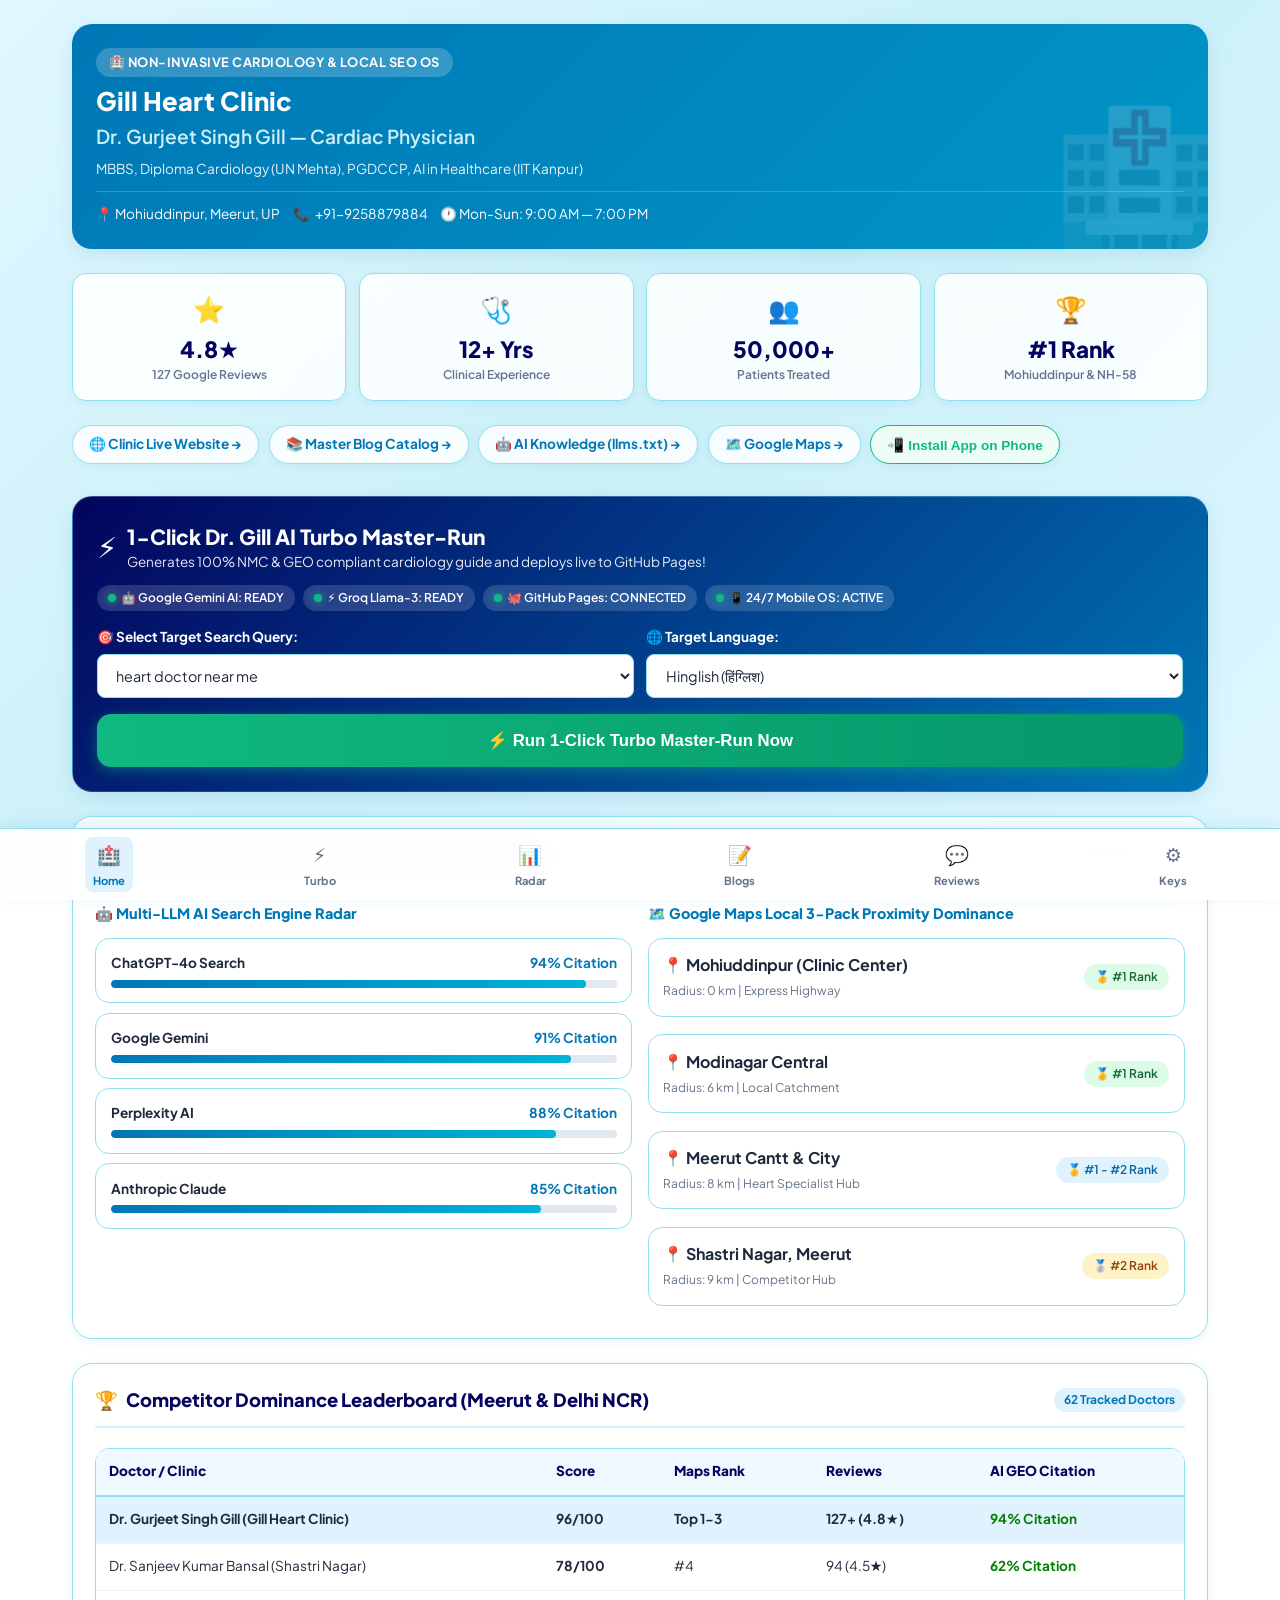
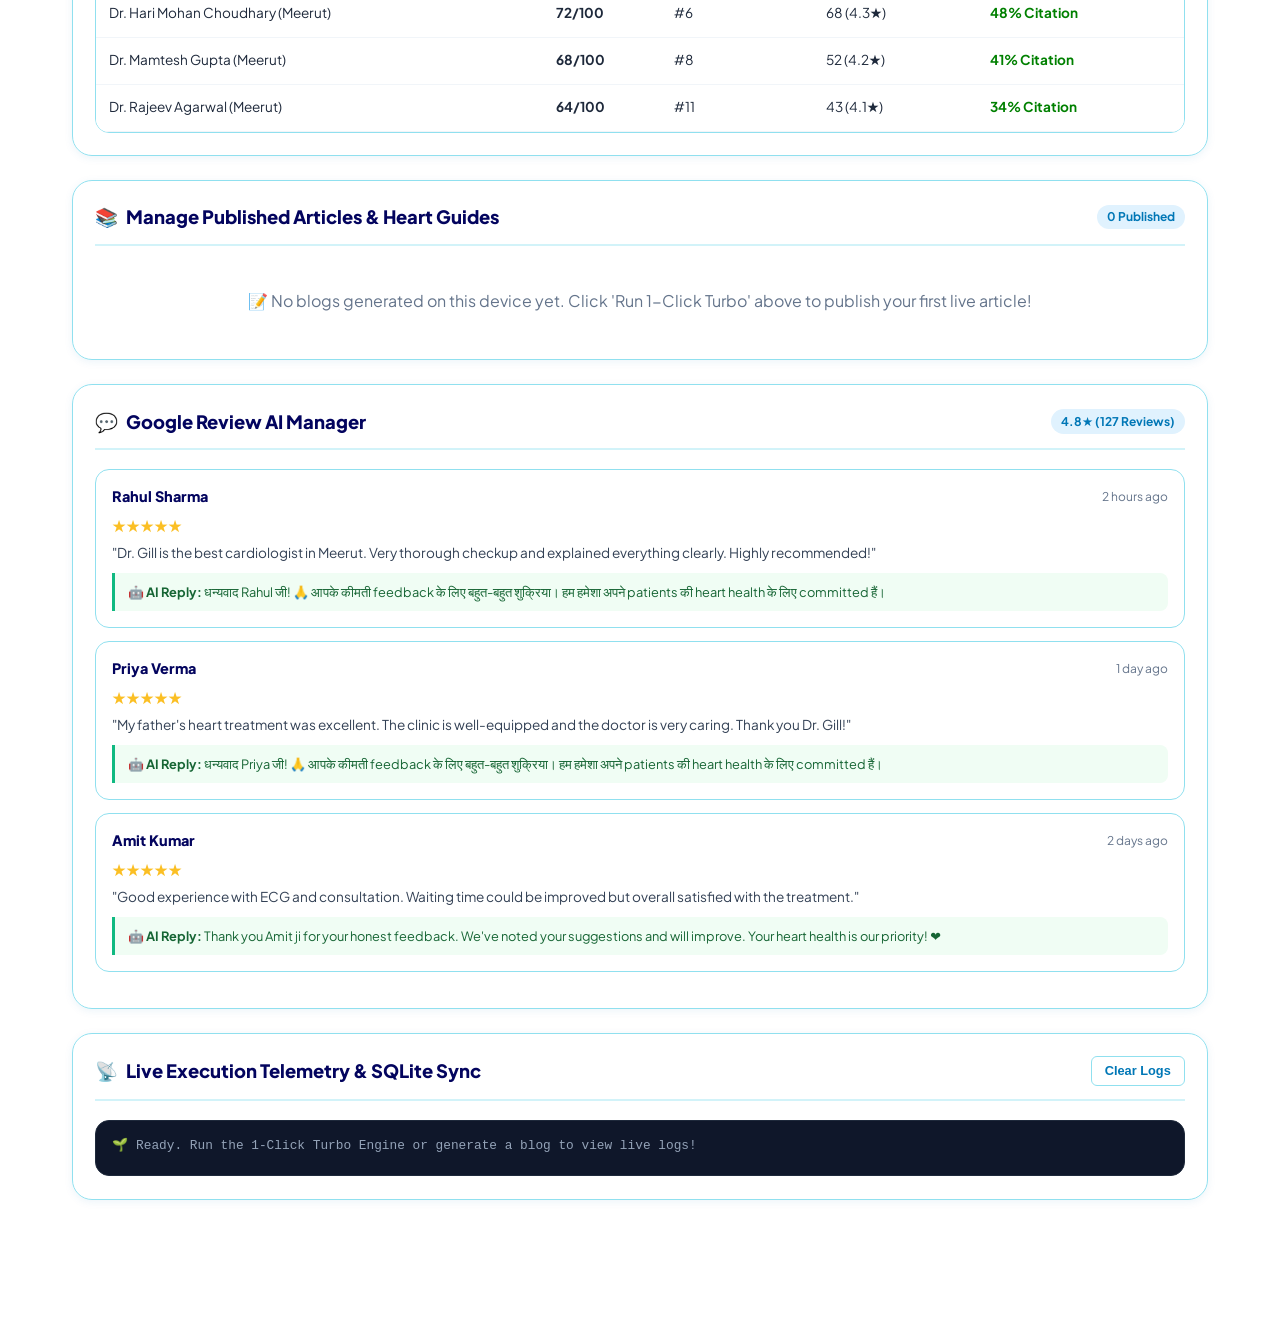
==== web/index.html @ 1a9652a6 "Add 24/7 Mobile-First Web PWA Dashboard for Netlify & Mobile Phone access" ====
<!DOCTYPE html>
<html lang="en">
<head>
  <meta charset="UTF-8">
  <meta name="viewport" content="width=device-width, initial-scale=1.0, maximum-scale=1.0, user-scalable=no">
  <title>Gill Heart Clinic — 24/7 SEO Command Center</title>
  
  <!-- PWA Meta -->
  <link rel="manifest" href="manifest.json">
  <meta name="theme-color" content="#0077b6">
  <meta name="apple-mobile-web-app-capable" content="yes">
  <meta name="apple-mobile-web-app-status-bar-style" content="black-translucent">
  <meta name="apple-mobile-web-app-title" content="Gill SEO">
  <link rel="apple-touch-icon" href="icon.svg">
  <link rel="icon" type="image/svg+xml" href="icon.svg">

  <!-- Google Fonts -->
  <link rel="preconnect" href="https://fonts.googleapis.com">
  <link rel="preconnect" href="https://fonts.gstatic.com" crossorigin>
  <link href="https://fonts.googleapis.com/css2?family=Plus+Jakarta+Sans:wght@400;600;700;800;900&display=swap" rel="stylesheet">

  <link rel="stylesheet" href="style.css">
</head>
<body>

  <div class="app-container">

    <!-- ═══ CLINIC HEADER ═══ -->
    <header class="clinic-header" id="home">
      <div class="clinic-badge">🏥 Non-Invasive Cardiology & Local SEO OS</div>
      <h1 class="clinic-title">Gill Heart Clinic</h1>
      <div class="doctor-name">Dr. Gurjeet Singh Gill — Cardiac Physician</div>
      <div class="doctor-quals">MBBS, Diploma Cardiology (UN Mehta), PGDCCP, AI in Healthcare (IIT Kanpur)</div>
      
      <div class="clinic-meta">
        <span class="meta-item">📍 Mohiuddinpur, Meerut, UP</span>
        <span class="meta-item">📞 <a href="tel:+919258879884" style="color: white; text-decoration: none;">+91-9258879884</a></span>
        <span class="meta-item">🕐 Mon-Sun: 9:00 AM — 7:00 PM</span>
      </div>
    </header>

    <!-- ═══ STATS GRID ═══ -->
    <div class="stats-grid">
      <div class="stat-card">
        <div class="stat-icon">⭐</div>
        <div class="stat-value">4.8★</div>
        <div class="stat-label">127 Google Reviews</div>
      </div>
      <div class="stat-card">
        <div class="stat-icon">🩺</div>
        <div class="stat-value">12+ Yrs</div>
        <div class="stat-label">Clinical Experience</div>
      </div>
      <div class="stat-card">
        <div class="stat-icon">👥</div>
        <div class="stat-value">50,000+</div>
        <div class="stat-label">Patients Treated</div>
      </div>
      <div class="stat-card">
        <div class="stat-icon">🏆</div>
        <div class="stat-value">#1 Rank</div>
        <div class="stat-label">Mohiuddinpur & NH-58</div>
      </div>
    </div>

    <!-- ═══ DIRECTORY OF LIVE LINKS ═══ -->
    <div class="links-scroll">
      <a href="https://gurjeetsinghgill8-web.github.io/gill-heart-clinic/" target="_blank" class="live-link-chip">🌐 Clinic Live Website →</a>
      <a href="https://gurjeetsinghgill8-web.github.io/gill-heart-clinic/blogs/index.html" target="_blank" class="live-link-chip">📚 Master Blog Catalog →</a>
      <a href="https://gurjeetsinghgill8-web.github.io/gill-heart-clinic/llms.txt" target="_blank" class="live-link-chip">🤖 AI Knowledge (llms.txt) →</a>
      <a href="https://www.google.com/maps/place/Gill+Heart+Clinic/@28.8841507,77.6132279,17z/" target="_blank" class="live-link-chip">🗺️ Google Maps →</a>
      <button onclick="triggerInstallPWA()" class="live-link-chip" id="install-pwa-btn" style="border-color: #10b981; color: #10b981; background: #ecfdf5; cursor: pointer;">📲 Install App on Phone</button>
    </div>

    <!-- ═══ 1-CLICK AI TURBO MASTER-RUN HERO ═══ -->
    <section class="turbo-card" id="turbo">
      <div class="turbo-header">
        <span style="font-size: 1.8rem;">⚡</span>
        <div>
          <h3>1-Click Dr. Gill AI Turbo Master-Run</h3>
          <p style="font-size: 0.85rem; opacity: 0.9;">Generates 100% NMC & GEO compliant cardiology guide and deploys live to GitHub Pages!</p>
        </div>
      </div>

      <div class="turbo-pill-row">
        <span class="status-pill"><span class="status-dot"></span> 🤖 Google Gemini AI: READY</span>
        <span class="status-pill"><span class="status-dot"></span> ⚡ Groq Llama-3: READY</span>
        <span class="status-pill"><span class="status-dot"></span> 🐙 GitHub Pages: CONNECTED</span>
        <span class="status-pill"><span class="status-dot"></span> 📱 24/7 Mobile OS: ACTIVE</span>
      </div>

      <div class="turbo-form">
        <div class="form-group" style="margin-bottom: 0;">
          <label class="form-label" style="color: white;">🎯 Select Target Search Query:</label>
          <select id="turbo-query" class="form-control"></select>
        </div>
        <div class="form-group" style="margin-bottom: 0;">
          <label class="form-label" style="color: white;">🌐 Target Language:</label>
          <select id="turbo-lang" class="form-control">
            <option value="Hinglish (हिंग्लिश)">Hinglish (हिंग्लिश)</option>
            <option value="English">English</option>
            <option value="हिंदी">हिंदी (Pure Hindi)</option>
          </select>
        </div>
      </div>

      <div style="margin-top: 1rem;">
        <button id="turbo-btn" class="turbo-btn" onclick="runTurboCycle()">
          <span>⚡ Run 1-Click Turbo Master-Run Now</span>
        </button>
      </div>
    </section>

    <!-- ═══ LIVE TELEMETRY & MULTI-LLM RADAR ═══ -->
    <section class="section-card" id="radar">
      <div class="section-header">
        <div class="section-title">
          <span>📊</span> Live Search & Multi-LLM Intelligence Command
        </div>
        <select id="timeframe-select" class="form-control" style="width: auto; padding: 0.3rem 0.6rem; font-size: 0.8rem;">
          <option value="7">📅 7 Days</option>
          <option value="14">📅 14 Days</option>
          <option value="30">📅 30 Days</option>
          <option value="90">📅 90 Days</option>
        </select>
      </div>

      <div class="radar-grid">
        <!-- AI Engine Radar -->
        <div>
          <div style="font-weight: 800; font-size: 0.9rem; color: var(--primary); margin-bottom: 0.8rem;">
            🤖 Multi-LLM AI Search Engine Radar
          </div>
          
          <div class="llm-bar-card">
            <div class="llm-bar-header">
              <span>ChatGPT-4o Search</span>
              <span id="val-chatgpt" style="color: var(--primary);">94% Citation</span>
            </div>
            <div class="progress-track">
              <div class="progress-fill" id="bar-chatgpt" style="width: 94%;"></div>
            </div>
          </div>

          <div class="llm-bar-card">
            <div class="llm-bar-header">
              <span>Google Gemini</span>
              <span id="val-gemini" style="color: var(--primary);">91% Citation</span>
            </div>
            <div class="progress-track">
              <div class="progress-fill" id="bar-gemini" style="width: 91%;"></div>
            </div>
          </div>

          <div class="llm-bar-card">
            <div class="llm-bar-header">
              <span>Perplexity AI</span>
              <span id="val-perplexity" style="color: var(--primary);">88% Citation</span>
            </div>
            <div class="progress-track">
              <div class="progress-fill" id="bar-perplexity" style="width: 88%;"></div>
            </div>
          </div>

          <div class="llm-bar-card">
            <div class="llm-bar-header">
              <span>Anthropic Claude</span>
              <span id="val-claude" style="color: var(--primary);">85% Citation</span>
            </div>
            <div class="progress-track">
              <div class="progress-fill" id="bar-claude" style="width: 85%;"></div>
            </div>
          </div>
        </div>

        <!-- Google Maps Proximity Pack -->
        <div>
          <div style="font-weight: 800; font-size: 0.9rem; color: var(--primary); margin-bottom: 0.8rem;">
            🗺️ Google Maps Local 3-Pack Proximity Dominance
          </div>

          <div style="display: grid; grid-template-columns: 1fr; gap: 0.5rem;">
            <div class="llm-bar-card" style="display: flex; justify-content: space-between; align-items: center;">
              <div>
                <b>📍 Mohiuddinpur (Clinic Center)</b><br>
                <span style="font-size: 0.75rem; color: var(--text-muted);">Radius: 0 km | Express Highway</span>
              </div>
              <span class="status-pill" style="background: #dcfce7; color: #166534;">🥇 #1 Rank</span>
            </div>

            <div class="llm-bar-card" style="display: flex; justify-content: space-between; align-items: center;">
              <div>
                <b>📍 Modinagar Central</b><br>
                <span style="font-size: 0.75rem; color: var(--text-muted);">Radius: 6 km | Local Catchment</span>
              </div>
              <span class="status-pill" style="background: #dcfce7; color: #166534;">🥇 #1 Rank</span>
            </div>

            <div class="llm-bar-card" style="display: flex; justify-content: space-between; align-items: center;">
              <div>
                <b>📍 Meerut Cantt & City</b><br>
                <span style="font-size: 0.75rem; color: var(--text-muted);">Radius: 8 km | Heart Specialist Hub</span>
              </div>
              <span class="status-pill" style="background: #e0f2fe; color: #0369a1;">🥇 #1 - #2 Rank</span>
            </div>

            <div class="llm-bar-card" style="display: flex; justify-content: space-between; align-items: center;">
              <div>
                <b>📍 Shastri Nagar, Meerut</b><br>
                <span style="font-size: 0.75rem; color: var(--text-muted);">Radius: 9 km | Competitor Hub</span>
              </div>
              <span class="status-pill" style="background: #fef3c7; color: #92400e;">🥈 #2 Rank</span>
            </div>
          </div>
        </div>
      </div>
    </section>

    <!-- ═══ COMPETITOR DOMINANCE LEADERBOARD TOWER ═══ -->
    <section class="section-card" id="competitors">
      <div class="section-header">
        <div class="section-title">
          <span>🏆</span> Competitor Dominance Leaderboard (Meerut & Delhi NCR)
        </div>
        <span class="section-badge">62 Tracked Doctors</span>
      </div>

      <div class="table-responsive">
        <table>
          <thead>
            <tr>
              <th>Doctor / Clinic</th>
              <th>Score</th>
              <th>Maps Rank</th>
              <th>Reviews</th>
              <th>AI GEO Citation</th>
            </tr>
          </thead>
          <tbody id="competitors-tbody"></tbody>
        </table>
      </div>
    </section>

    <!-- ═══ MANAGE PUBLISHED BLOGS ═══ -->
    <section class="section-card" id="blogs">
      <div class="section-header">
        <div class="section-title">
          <span>📚</span> Manage Published Articles & Heart Guides
        </div>
        <span id="blog-count-badge" class="section-badge">0 Published</span>
      </div>

      <div id="published-blogs-list"></div>
    </section>

    <!-- ═══ GOOGLE REVIEWS MANAGER ═══ -->
    <section class="section-card" id="reviews">
      <div class="section-header">
        <div class="section-title">
          <span>💬</span> Google Review AI Manager
        </div>
        <span class="section-badge">4.8★ (127 Reviews)</span>
      </div>

      <div id="reviews-list"></div>
    </section>

    <!-- ═══ LIVE EXECUTION LOGS ═══ -->
    <section class="section-card">
      <div class="section-header">
        <div class="section-title">
          <span>📡</span> Live Execution Telemetry & SQLite Sync
        </div>
        <button class="btn btn-sm btn-secondary" onclick="state.logs = []; renderLogs();">Clear Logs</button>
      </div>

      <div id="log-box" class="log-box"></div>
    </section>

  </div> <!-- End App Container -->

  <!-- ═══ BOTTOM MOBILE NAVIGATION BAR ═══ -->
  <nav class="mobile-nav">
    <a href="#home" class="nav-item active">
      <span class="nav-icon">🏥</span>
      <span>Home</span>
    </a>
    <a href="#turbo" class="nav-item">
      <span class="nav-icon">⚡</span>
      <span>Turbo</span>
    </a>
    <a href="#radar" class="nav-item">
      <span class="nav-icon">📊</span>
      <span>Radar</span>
    </a>
    <a href="#blogs" class="nav-item">
      <span class="nav-icon">📝</span>
      <span>Blogs</span>
    </a>
    <a href="#reviews" class="nav-item">
      <span class="nav-icon">💬</span>
      <span>Reviews</span>
    </a>
    <div class="nav-item" onclick="openSettingsModal()">
      <span class="nav-icon">⚙️</span>
      <span>Keys</span>
    </div>
  </nav>

  <!-- ═══ SETTINGS MODAL ═══ -->
  <div id="settings-modal" class="modal-overlay">
    <div class="modal-content">
      <div class="modal-header">
        <h3 style="color: var(--primary-dark); font-weight: 800;">🔐 API Keys & Cloud Settings</h3>
        <button class="close-modal" onclick="closeSettingsModal()">&times;</button>
      </div>

      <p style="font-size: 0.85rem; color: var(--text-muted); margin-bottom: 1rem;">
        Keys are saved safely in your phone's browser storage. You only need to set them once!
      </p>

      <div class="form-group">
        <label class="form-label">🤖 Google Gemini API Key:</label>
        <input type="password" id="input-gemini-key" class="form-control" placeholder="AIzaSy...">
      </div>

      <div class="form-group">
        <label class="form-label">⚡ Groq API Key (Optional Fallback):</label>
        <input type="password" id="input-groq-key" class="form-control" placeholder="gsk_...">
      </div>

      <div class="form-group">
        <label class="form-label">🐙 GitHub Personal Access Token (for Direct Push to Clinic Site):</label>
        <input type="password" id="input-github-token" class="form-control" placeholder="ghp_...">
      </div>

      <div style="display: flex; gap: 0.6rem; margin-top: 1.5rem;">
        <button class="btn btn-primary" style="flex: 1;" onclick="saveSettings()">💾 Save Settings</button>
        <button class="btn btn-secondary" onclick="closeSettingsModal()">Cancel</button>
      </div>
    </div>
  </div>

  <script src="app.js"></script>
</body>
</html>
---- web/style.css ----
/* ═══════════════════════════════════════════════════════════════════
   GILL HEART CLINIC — SEO COMMAND CENTER (MOBILE-FIRST CSS)
   Dr. Gurjeet Singh Gill | Meerut & Delhi NCR
   ═══════════════════════════════════════════════════════════════════ */

:root {
  --primary: #0077b6;
  --primary-light: #00b4d8;
  --primary-dark: #03045e;
  --primary-accent: #90e0ef;
  --bg-gradient: linear-gradient(135deg, #e0f7ff 0%, #caf0f8 50%, #e0f7ff 100%);
  --surface: rgba(255, 255, 255, 0.85);
  --surface-solid: #ffffff;
  --surface-hover: #f0f9ff;
  --border: #90e0ef;
  --border-light: rgba(144, 224, 239, 0.4);
  --text-main: #1e293b;
  --text-muted: #64748b;
  --text-primary: #0077b6;
  --success: #10b981;
  --warning: #f59e0b;
  --danger: #ef4444;
  --radius-sm: 8px;
  --radius-md: 14px;
  --radius-lg: 20px;
  --shadow-sm: 0 2px 8px rgba(0, 119, 182, 0.08);
  --shadow-md: 0 6px 20px rgba(0, 119, 182, 0.12);
  --shadow-lg: 0 12px 32px rgba(0, 119, 182, 0.16);
  --font-main: 'Plus Jakarta Sans', system-ui, -apple-system, BlinkMacSystemFont, 'Segoe UI', Roboto, sans-serif;
}

* {
  box-sizing: border-box;
  margin: 0;
  padding: 0;
  -webkit-tap-highlight-color: transparent;
}

body {
  font-family: var(--font-main);
  background: var(--bg-gradient);
  background-attachment: fixed;
  color: var(--text-main);
  line-height: 1.5;
  min-height: 100vh;
  padding-bottom: 90px; /* Space for bottom mobile nav */
}

/* ═══ CONTAINER ═══ */
.app-container {
  max-width: 1200px;
  margin: 0 auto;
  padding: 1rem;
}

@media (min-width: 768px) {
  .app-container {
    padding: 1.5rem 2rem;
  }
}

/* ═══ HEADER BANNER ═══ */
.clinic-header {
  background: linear-gradient(135deg, #0077b6, #0096c7);
  color: white;
  border-radius: var(--radius-lg);
  padding: 1.5rem;
  box-shadow: var(--shadow-md);
  margin-bottom: 1.5rem;
  position: relative;
  overflow: hidden;
}

.clinic-header::after {
  content: "🏥";
  position: absolute;
  right: -20px;
  bottom: -30px;
  font-size: 140px;
  opacity: 0.15;
  pointer-events: none;
}

.clinic-badge {
  display: inline-flex;
  align-items: center;
  gap: 0.4rem;
  background: rgba(255, 255, 255, 0.2);
  backdrop-filter: blur(10px);
  padding: 0.3rem 0.8rem;
  border-radius: 999px;
  font-size: 0.8rem;
  font-weight: 700;
  letter-spacing: 0.5px;
  text-transform: uppercase;
  margin-bottom: 0.6rem;
}

.clinic-title {
  font-size: 1.6rem;
  font-weight: 800;
  line-height: 1.2;
  margin-bottom: 0.3rem;
}

.doctor-name {
  font-size: 1.2rem;
  font-weight: 600;
  color: #caf0f8;
  margin-bottom: 0.5rem;
}

.doctor-quals {
  font-size: 0.85rem;
  opacity: 0.9;
  line-height: 1.4;
  margin-bottom: 0.8rem;
}

.clinic-meta {
  display: flex;
  flex-wrap: wrap;
  gap: 0.8rem;
  font-size: 0.85rem;
  border-top: 1px solid rgba(255, 255, 255, 0.2);
  padding-top: 0.8rem;
}

.meta-item {
  display: inline-flex;
  align-items: center;
  gap: 0.3rem;
}

/* ═══ STATS BAR ═══ */
.stats-grid {
  display: grid;
  grid-template-columns: repeat(2, 1fr);
  gap: 0.8rem;
  margin-bottom: 1.5rem;
}

@media (min-width: 640px) {
  .stats-grid {
    grid-template-columns: repeat(4, 1fr);
  }
}

.stat-card {
  background: var(--surface);
  backdrop-filter: blur(12px);
  border: 1px solid var(--border);
  border-radius: var(--radius-md);
  padding: 1rem;
  text-align: center;
  box-shadow: var(--shadow-sm);
  transition: transform 0.2s, box-shadow 0.2s;
}

.stat-card:hover {
  transform: translateY(-2px);
  box-shadow: var(--shadow-md);
}

.stat-icon {
  font-size: 1.6rem;
  margin-bottom: 0.3rem;
}

.stat-value {
  font-size: 1.4rem;
  font-weight: 800;
  color: var(--primary-dark);
}

.stat-label {
  font-size: 0.75rem;
  color: var(--text-muted);
  font-weight: 600;
}

/* ═══ DIRECTORY OF LIVE LINKS ═══ */
.links-scroll {
  display: flex;
  gap: 0.6rem;
  overflow-x: auto;
  padding-bottom: 0.5rem;
  margin-bottom: 1.5rem;
  scrollbar-width: thin;
}

.links-scroll::-webkit-scrollbar {
  height: 4px;
}

.links-scroll::-webkit-scrollbar-thumb {
  background: var(--primary-light);
  border-radius: 4px;
}

.live-link-chip {
  display: inline-flex;
  align-items: center;
  gap: 0.4rem;
  white-space: nowrap;
  background: var(--surface);
  border: 1px solid var(--border);
  border-radius: 999px;
  padding: 0.5rem 1rem;
  color: var(--primary);
  font-size: 0.85rem;
  font-weight: 700;
  text-decoration: none;
  box-shadow: var(--shadow-sm);
  transition: all 0.2s;
}

.live-link-chip:hover {
  background: var(--primary);
  color: white;
  transform: translateY(-1px);
}

/* ═══ SECTION WRAPPER & CARDS ═══ */
.section-card {
  background: var(--surface);
  backdrop-filter: blur(16px);
  border: 1px solid var(--border);
  border-radius: var(--radius-lg);
  padding: 1.4rem;
  box-shadow: var(--shadow-sm);
  margin-bottom: 1.5rem;
}

.section-header {
  display: flex;
  align-items: center;
  justify-content: space-between;
  margin-bottom: 1.2rem;
  border-bottom: 2px solid var(--border-light);
  padding-bottom: 0.8rem;
}

.section-title {
  display: flex;
  align-items: center;
  gap: 0.5rem;
  font-size: 1.15rem;
  font-weight: 800;
  color: var(--primary-dark);
}

.section-badge {
  background: #e0f2fe;
  color: var(--primary);
  padding: 0.2rem 0.6rem;
  border-radius: 999px;
  font-size: 0.75rem;
  font-weight: 700;
}

/* ═══ 1-CLICK TURBO MASTER-RUN HERO ═══ */
.turbo-card {
  background: linear-gradient(135deg, #03045e 0%, #0077b6 100%);
  color: white;
  border-radius: var(--radius-lg);
  padding: 1.5rem;
  margin-bottom: 1.5rem;
  box-shadow: var(--shadow-md);
  border: 1px solid rgba(255, 255, 255, 0.2);
}

.turbo-header {
  display: flex;
  align-items: center;
  gap: 0.6rem;
  margin-bottom: 0.8rem;
}

.turbo-header h3 {
  font-size: 1.3rem;
  font-weight: 800;
}

.turbo-pill-row {
  display: flex;
  flex-wrap: wrap;
  gap: 0.5rem;
  margin-bottom: 1rem;
}

.status-pill {
  display: inline-flex;
  align-items: center;
  gap: 0.3rem;
  background: rgba(255, 255, 255, 0.15);
  border-radius: 999px;
  padding: 0.25rem 0.7rem;
  font-size: 0.75rem;
  font-weight: 600;
}

.status-dot {
  width: 8px;
  height: 8px;
  border-radius: 50%;
  background: var(--success);
  display: inline-block;
  box-shadow: 0 0 8px var(--success);
}

.turbo-form {
  display: grid;
  grid-template-columns: 1fr;
  gap: 0.8rem;
  margin-bottom: 1rem;
}

@media (min-width: 640px) {
  .turbo-form {
    grid-template-columns: 1fr 1fr;
  }
}

.turbo-btn {
  background: linear-gradient(90deg, #10b981, #059669);
  color: white;
  border: none;
  border-radius: var(--radius-md);
  padding: 1rem;
  font-size: 1.05rem;
  font-weight: 800;
  cursor: pointer;
  width: 100%;
  display: flex;
  align-items: center;
  justify-content: center;
  gap: 0.5rem;
  box-shadow: 0 4px 14px rgba(16, 185, 129, 0.4);
  transition: all 0.2s;
}

.turbo-btn:hover {
  background: linear-gradient(90deg, #059669, #047857);
  transform: translateY(-2px);
}

.turbo-btn:active {
  transform: translateY(0);
}

.turbo-btn:disabled {
  opacity: 0.6;
  cursor: not-allowed;
}

/* ═══ LIVE TELEMETRY RADAR ═══ */
.radar-grid {
  display: grid;
  grid-template-columns: 1fr;
  gap: 1rem;
}

@media (min-width: 768px) {
  .radar-grid {
    grid-template-columns: 1fr 1fr;
  }
}

.llm-bar-card {
  background: var(--surface-solid);
  border: 1px solid var(--border);
  border-radius: var(--radius-md);
  padding: 0.9rem;
  margin-bottom: 0.6rem;
}

.llm-bar-header {
  display: flex;
  justify-content: space-between;
  font-weight: 700;
  font-size: 0.85rem;
  margin-bottom: 0.4rem;
}

.progress-track {
  height: 8px;
  background: #e2e8f0;
  border-radius: 999px;
  overflow: hidden;
  position: relative;
}

.progress-fill {
  height: 100%;
  border-radius: 999px;
  background: linear-gradient(90deg, #0077b6, #00b4d8);
  transition: width 1s ease-in-out;
}

/* ═══ LEADERBOARD TABLE ═══ */
.table-responsive {
  overflow-x: auto;
  border-radius: var(--radius-md);
  border: 1px solid var(--border);
}

table {
  width: 100%;
  border-collapse: collapse;
  font-size: 0.85rem;
  background: white;
  text-align: left;
}

th {
  background: #f0f9ff;
  color: var(--primary-dark);
  font-weight: 800;
  padding: 0.8rem;
  border-bottom: 2px solid var(--border);
}

td {
  padding: 0.8rem;
  border-bottom: 1px solid #f1f5f9;
}

tr:hover {
  background: #f8fafc;
}

tr.highlight-row {
  background: #e0f2fe;
  font-weight: 700;
}

/* ═══ FORM INPUTS ═══ */
.form-group {
  margin-bottom: 1rem;
}

.form-label {
  display: block;
  font-size: 0.85rem;
  font-weight: 700;
  color: var(--text-main);
  margin-bottom: 0.4rem;
}

.form-control {
  width: 100%;
  padding: 0.7rem 0.9rem;
  border: 1px solid var(--border);
  border-radius: var(--radius-sm);
  background: white;
  font-family: inherit;
  font-size: 0.9rem;
  color: var(--text-main);
  outline: none;
  transition: border-color 0.2s, box-shadow 0.2s;
}

.form-control:focus {
  border-color: var(--primary);
  box-shadow: 0 0 0 3px rgba(0, 119, 182, 0.15);
}

/* ═══ BUTTONS ═══ */
.btn {
  display: inline-flex;
  align-items: center;
  justify-content: center;
  gap: 0.4rem;
  padding: 0.7rem 1.2rem;
  border-radius: var(--radius-sm);
  font-size: 0.9rem;
  font-weight: 700;
  border: none;
  cursor: pointer;
  transition: all 0.2s;
}

.btn-primary {
  background: linear-gradient(90deg, #0077b6, #00b4d8);
  color: white;
  box-shadow: var(--shadow-sm);
}

.btn-primary:hover {
  background: linear-gradient(90deg, #023e8a, #0077b6);
  transform: translateY(-1px);
}

.btn-secondary {
  background: white;
  border: 1px solid var(--border);
  color: var(--primary);
}

.btn-secondary:hover {
  background: var(--surface-hover);
}

.btn-sm {
  padding: 0.4rem 0.8rem;
  font-size: 0.8rem;
  border-radius: 6px;
}

/* ═══ REVIEWS LIST ═══ */
.review-item {
  background: white;
  border: 1px solid var(--border);
  border-radius: var(--radius-md);
  padding: 1rem;
  margin-bottom: 0.8rem;
}

.review-header {
  display: flex;
  justify-content: space-between;
  align-items: center;
  margin-bottom: 0.4rem;
}

.reviewer-name {
  font-weight: 800;
  color: var(--primary-dark);
  font-size: 0.9rem;
}

.review-time {
  font-size: 0.75rem;
  color: var(--text-muted);
}

.stars {
  color: #fbbf24;
  margin-bottom: 0.3rem;
}

.review-text {
  font-size: 0.85rem;
  color: #334155;
  margin-bottom: 0.6rem;
}

.ai-reply-box {
  background: #f0fdf4;
  border-left: 3px solid var(--success);
  padding: 0.6rem 0.8rem;
  border-radius: 0 var(--radius-sm) var(--radius-sm) 0;
  font-size: 0.8rem;
  color: #166534;
}

/* ═══ KANBAN CARDS ═══ */
.kanban-grid {
  display: grid;
  grid-template-columns: 1fr;
  gap: 0.8rem;
}

@media (min-width: 768px) {
  .kanban-grid {
    grid-template-columns: repeat(3, 1fr);
  }
}

.kanban-col {
  background: rgba(255, 255, 255, 0.6);
  border: 1px solid var(--border);
  border-radius: var(--radius-md);
  padding: 0.8rem;
}

.kanban-title {
  font-size: 0.85rem;
  font-weight: 800;
  padding-bottom: 0.5rem;
  margin-bottom: 0.6rem;
  border-bottom: 2px solid var(--border);
  display: flex;
  justify-content: space-between;
}

.kanban-item {
  background: white;
  border: 1px solid #e2e8f0;
  border-radius: var(--radius-sm);
  padding: 0.6rem;
  margin-bottom: 0.5rem;
  font-size: 0.8rem;
}

/* ═══ LOG DRAWER / TELEMETRY ═══ */
.log-box {
  background: #0f172a;
  color: #38bdf8;
  font-family: 'Courier New', Courier, monospace;
  font-size: 0.8rem;
  padding: 1rem;
  border-radius: var(--radius-md);
  max-height: 200px;
  overflow-y: auto;
  border: 1px solid #1e293b;
}

.log-entry {
  margin-bottom: 0.3rem;
  line-height: 1.4;
}

/* ═══ BOTTOM MOBILE NAVIGATION BAR ═══ */
.mobile-nav {
  position: fixed;
  bottom: 0;
  left: 0;
  right: 0;
  background: rgba(255, 255, 255, 0.95);
  backdrop-filter: blur(16px);
  border-top: 1px solid var(--border);
  display: flex;
  justify-content: space-around;
  padding: 0.5rem 0.2rem;
  z-index: 1000;
  box-shadow: 0 -4px 16px rgba(0, 119, 182, 0.1);
}

.nav-item {
  display: flex;
  flex-direction: column;
  align-items: center;
  gap: 0.2rem;
  color: var(--text-muted);
  font-size: 0.7rem;
  font-weight: 700;
  text-decoration: none;
  cursor: pointer;
  padding: 0.2rem 0.5rem;
  border-radius: 8px;
  transition: all 0.2s;
}

.nav-item.active, .nav-item:hover {
  color: var(--primary);
  background: #e0f2fe;
}

.nav-icon {
  font-size: 1.2rem;
}

/* ═══ MODAL OVERLAY ═══ */
.modal-overlay {
  position: fixed;
  inset: 0;
  background: rgba(0, 0, 0, 0.6);
  backdrop-filter: blur(4px);
  display: none;
  align-items: center;
  justify-content: center;
  z-index: 2000;
  padding: 1rem;
}

.modal-overlay.active {
  display: flex;
}

.modal-content {
  background: white;
  border-radius: var(--radius-lg);
  max-width: 600px;
  width: 100%;
  max-height: 90vh;
  overflow-y: auto;
  padding: 1.5rem;
  box-shadow: var(--shadow-lg);
}

.modal-header {
  display: flex;
  justify-content: space-between;
  align-items: center;
  margin-bottom: 1rem;
  border-bottom: 1px solid var(--border);
  padding-bottom: 0.6rem;
}

.close-modal {
  background: none;
  border: none;
  font-size: 1.5rem;
  cursor: pointer;
  color: var(--text-muted);
}
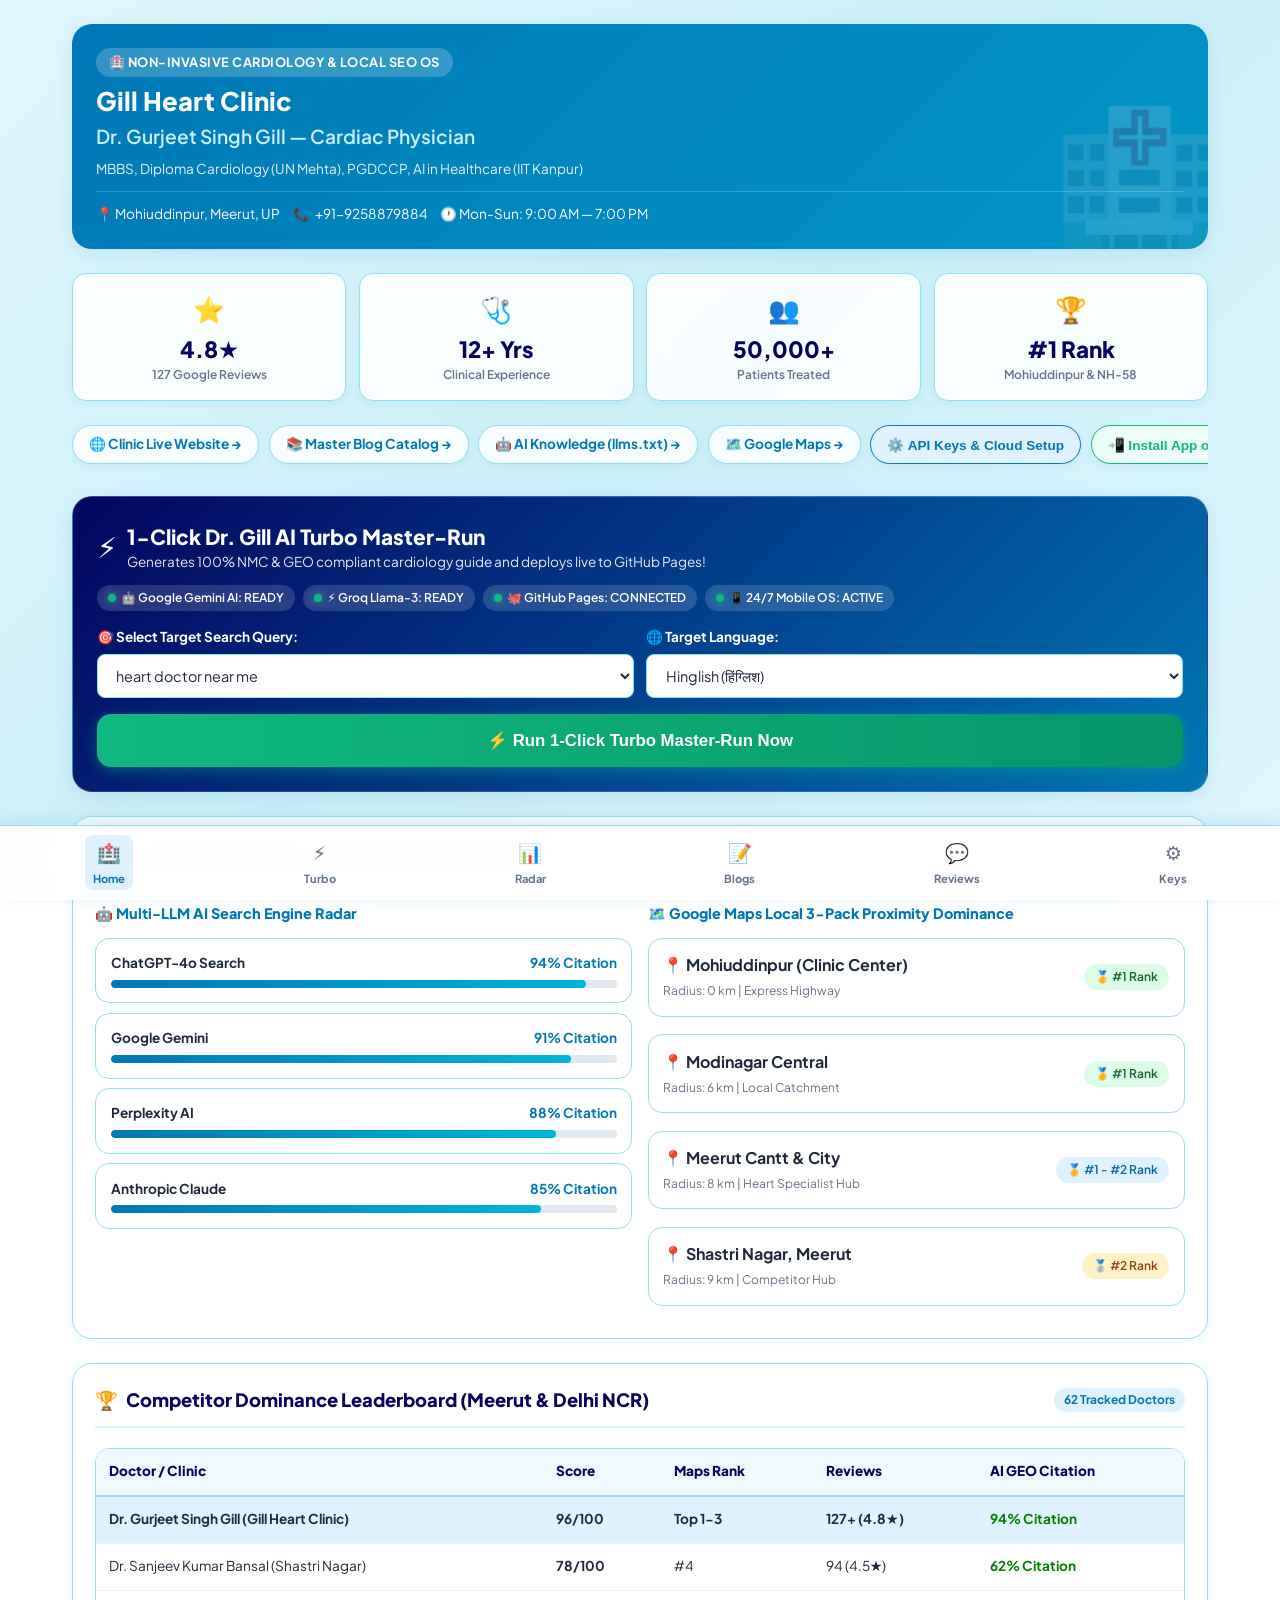
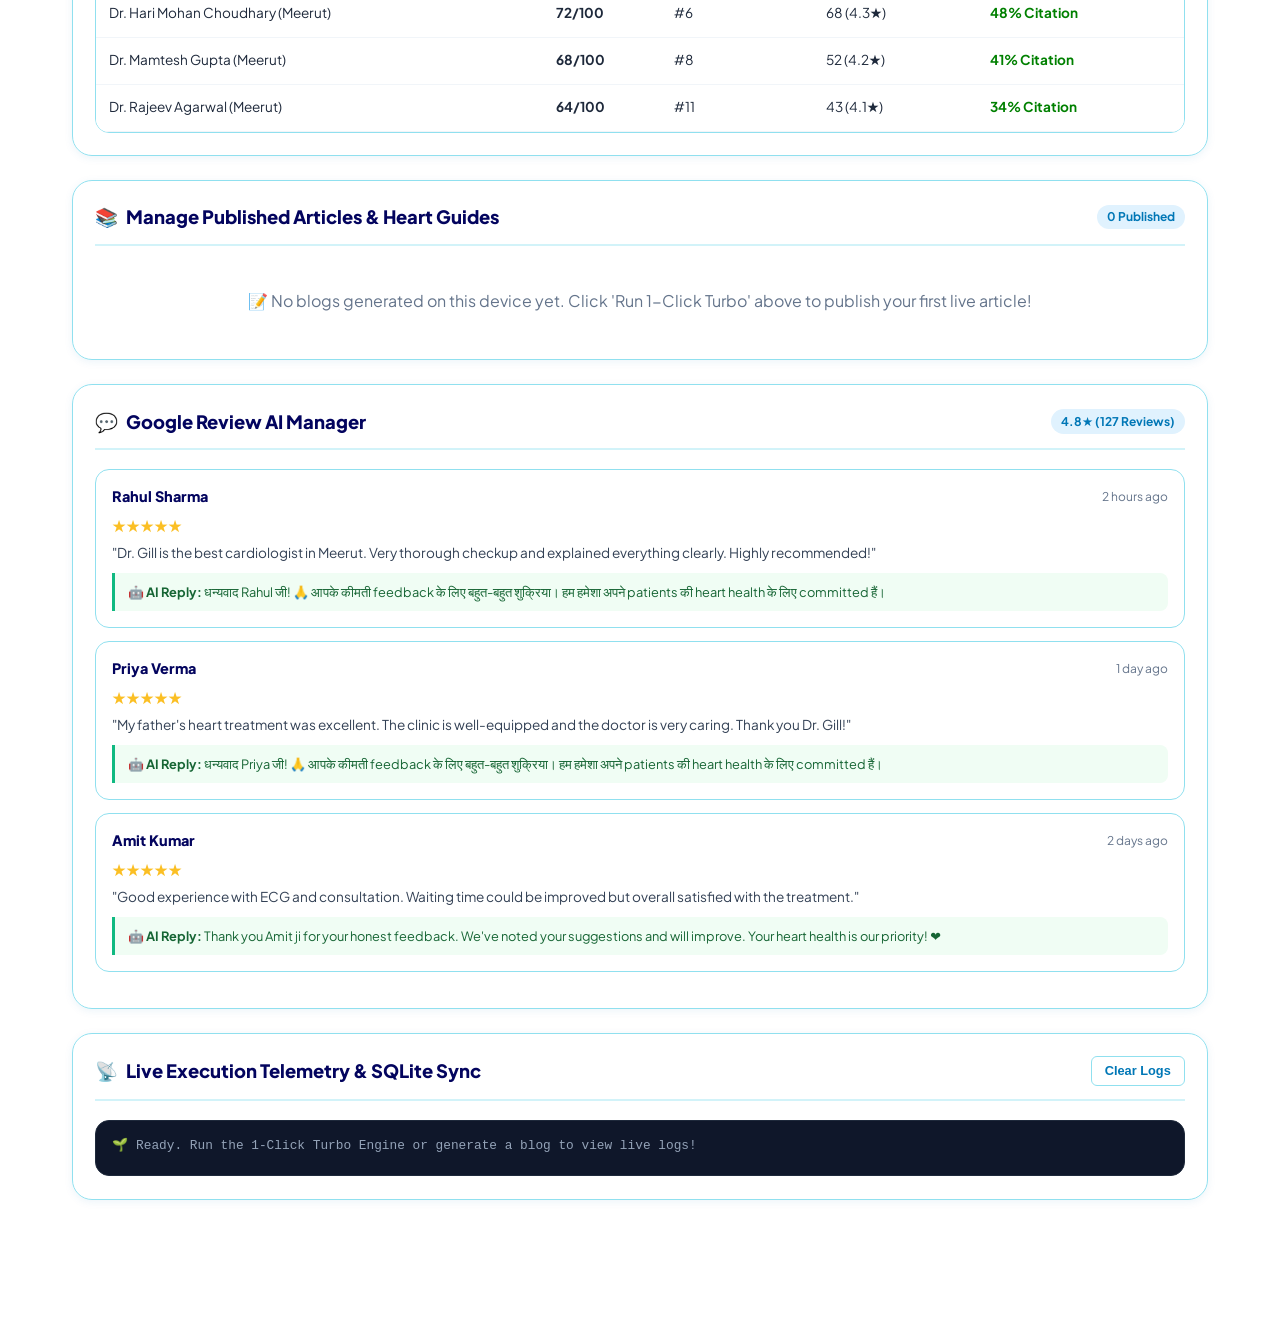
==== commit 0050e844: "Polish mobile navigation z-index and add top API keys setup button" ====
--- a/web/index.html
+++ b/web/index.html
@@ -69,6 +69,7 @@
       <a href="https://gurjeetsinghgill8-web.github.io/gill-heart-clinic/blogs/index.html" target="_blank" class="live-link-chip">📚 Master Blog Catalog →</a>
       <a href="https://gurjeetsinghgill8-web.github.io/gill-heart-clinic/llms.txt" target="_blank" class="live-link-chip">🤖 AI Knowledge (llms.txt) →</a>
       <a href="https://www.google.com/maps/place/Gill+Heart+Clinic/@28.8841507,77.6132279,17z/" target="_blank" class="live-link-chip">🗺️ Google Maps →</a>
+      <button onclick="openSettingsModal()" class="live-link-chip" style="border-color: #0077b6; color: #0077b6; background: #e0f2fe; cursor: pointer;">⚙️ API Keys & Cloud Setup</button>
       <button onclick="triggerInstallPWA()" class="live-link-chip" id="install-pwa-btn" style="border-color: #10b981; color: #10b981; background: #ecfdf5; cursor: pointer;">📲 Install App on Phone</button>
     </div>
 
--- a/web/style.css
+++ b/web/style.css
@@ -618,14 +618,14 @@
   bottom: 0;
   left: 0;
   right: 0;
-  background: rgba(255, 255, 255, 0.95);
+  background: rgba(255, 255, 255, 0.96);
   backdrop-filter: blur(16px);
   border-top: 1px solid var(--border);
   display: flex;
   justify-content: space-around;
-  padding: 0.5rem 0.2rem;
-  z-index: 1000;
-  box-shadow: 0 -4px 16px rgba(0, 119, 182, 0.1);
+  padding: 0.6rem 0.2rem max(0.6rem, env(safe-area-inset-bottom));
+  z-index: 99999;
+  box-shadow: 0 -4px 16px rgba(0, 119, 182, 0.12);
 }
 
 .nav-item {
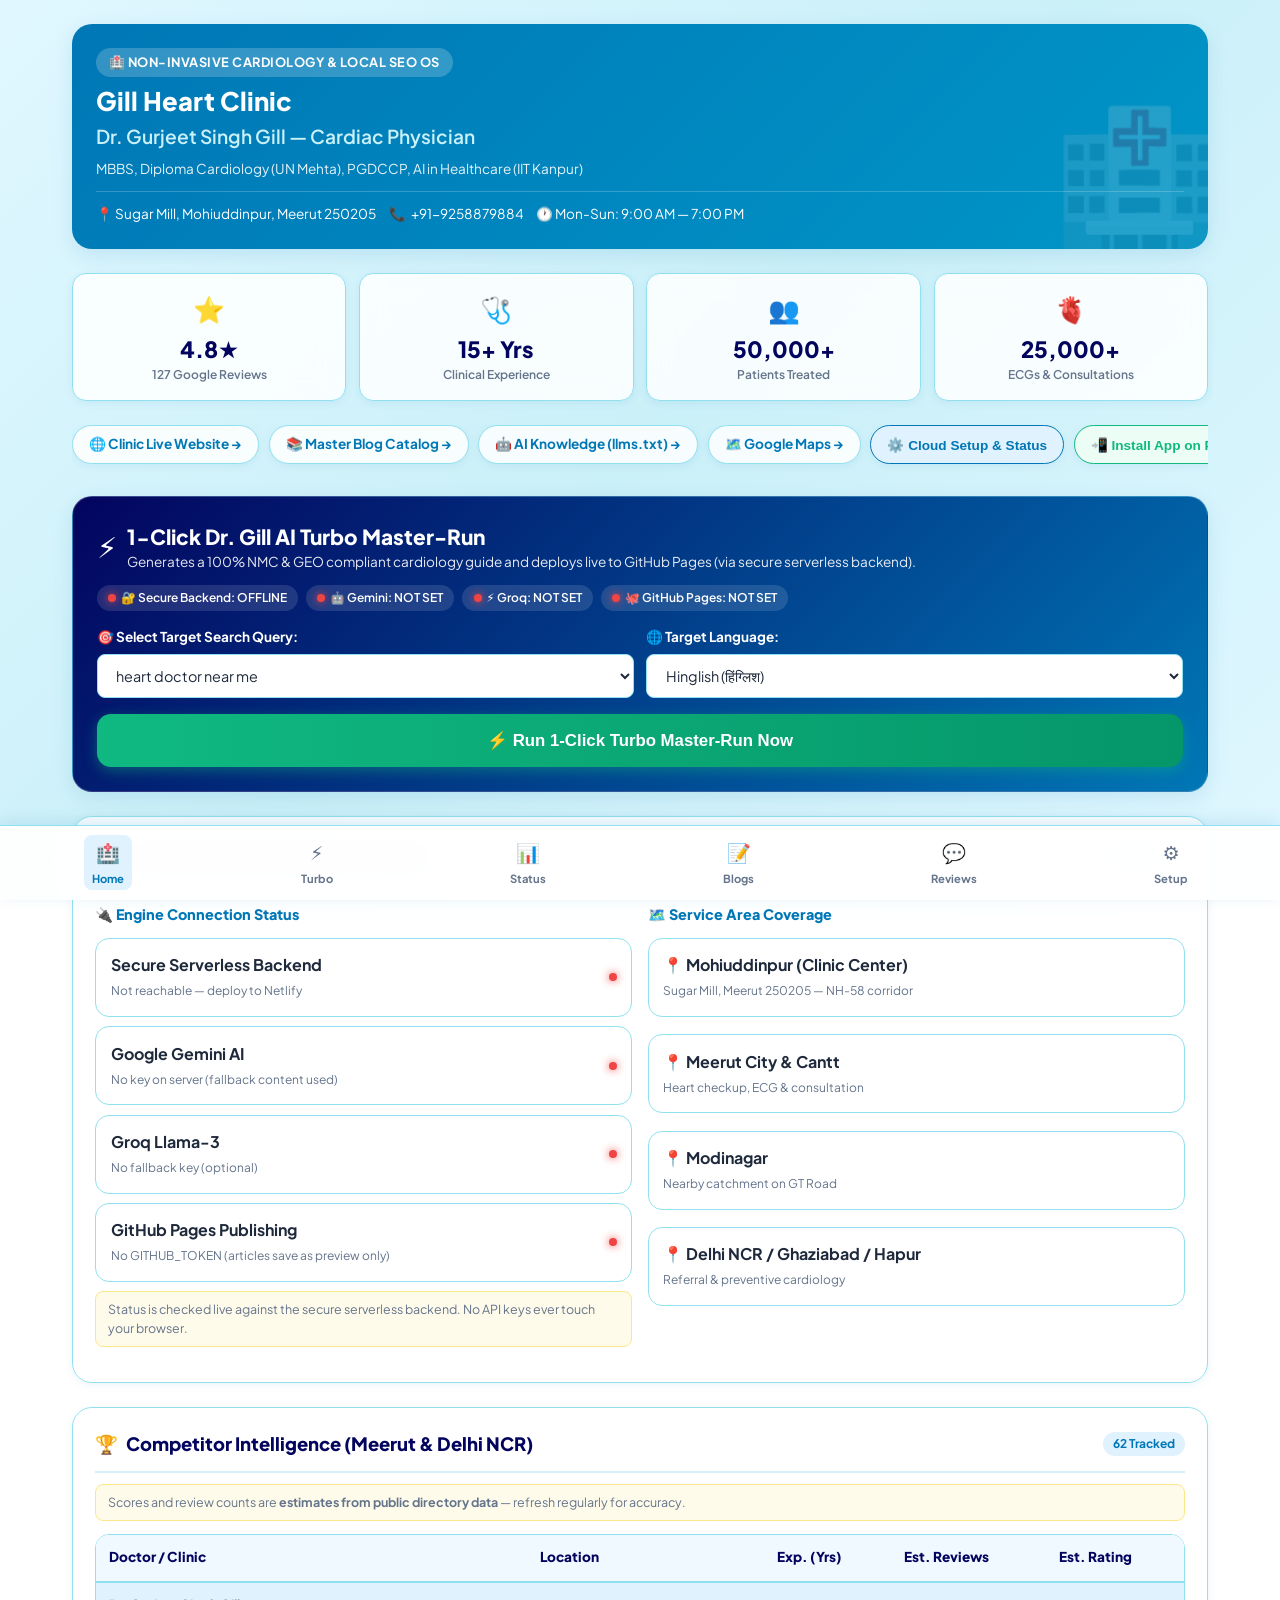
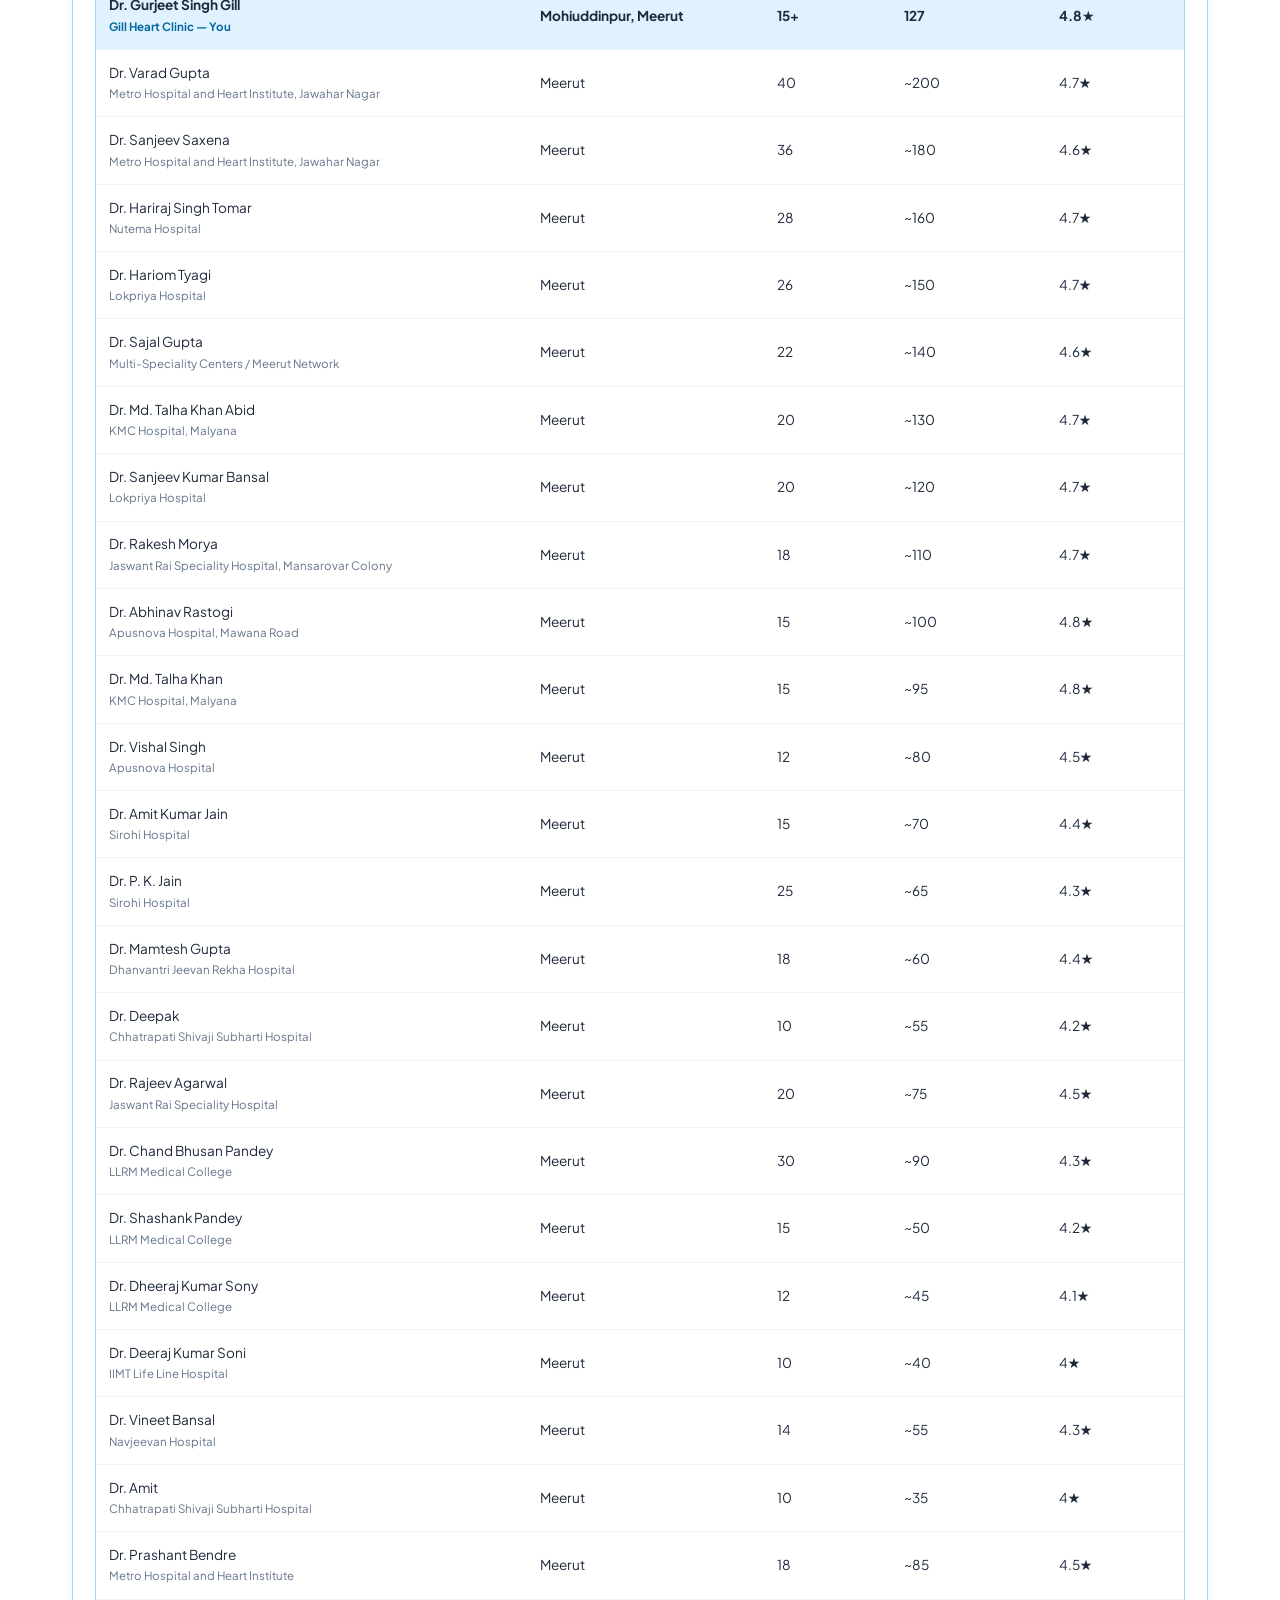
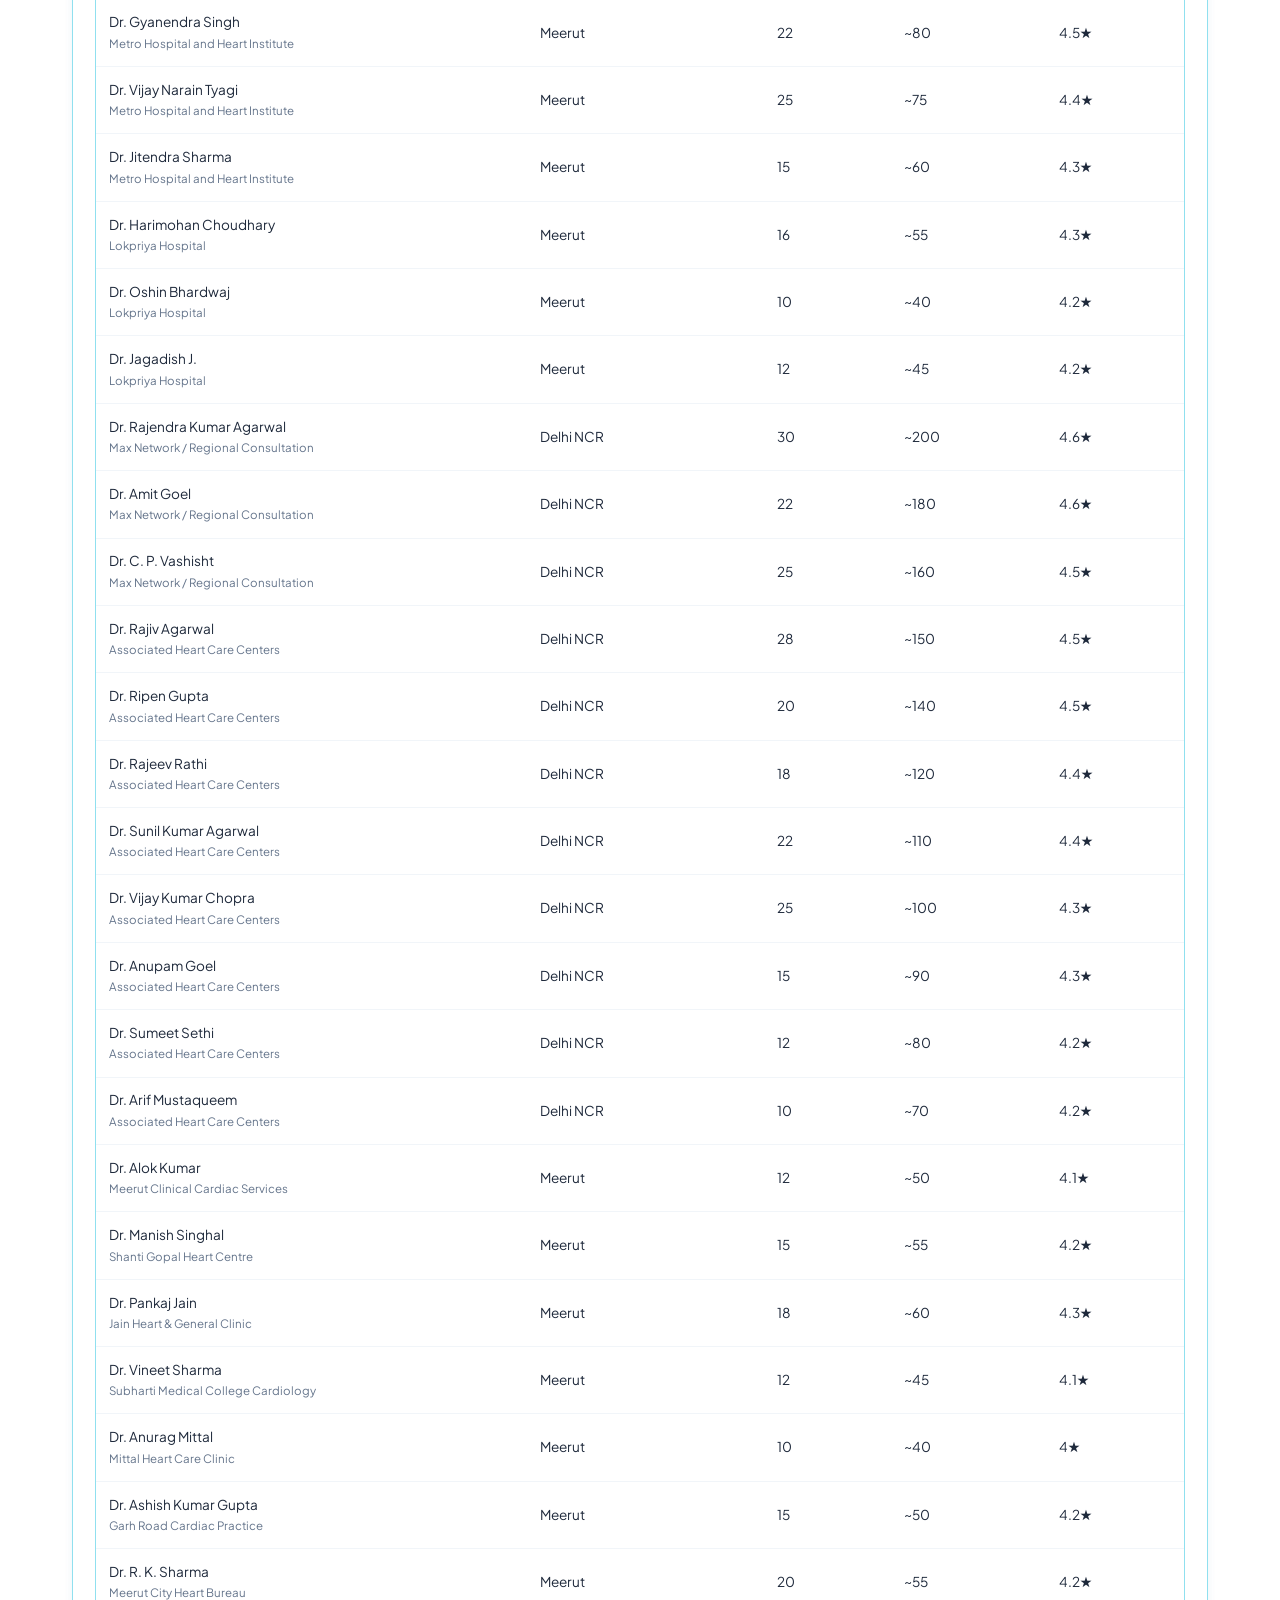
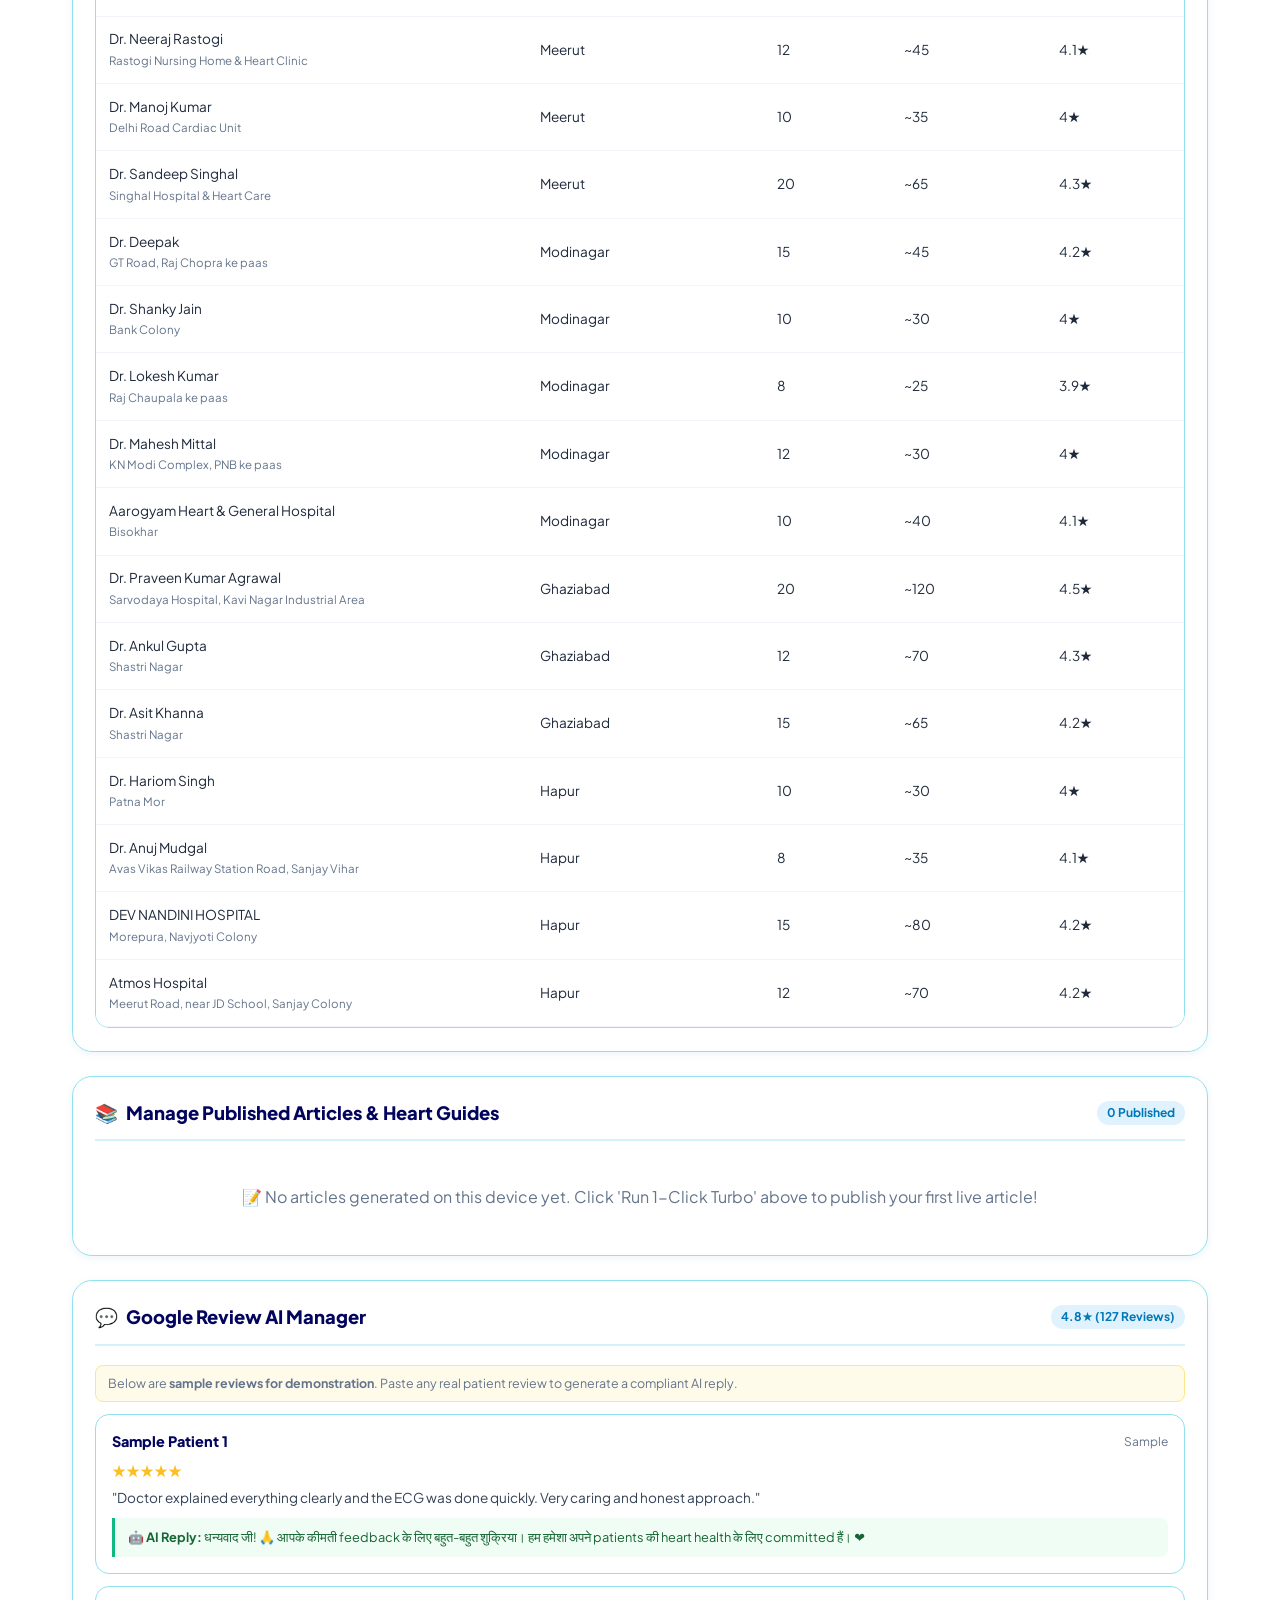
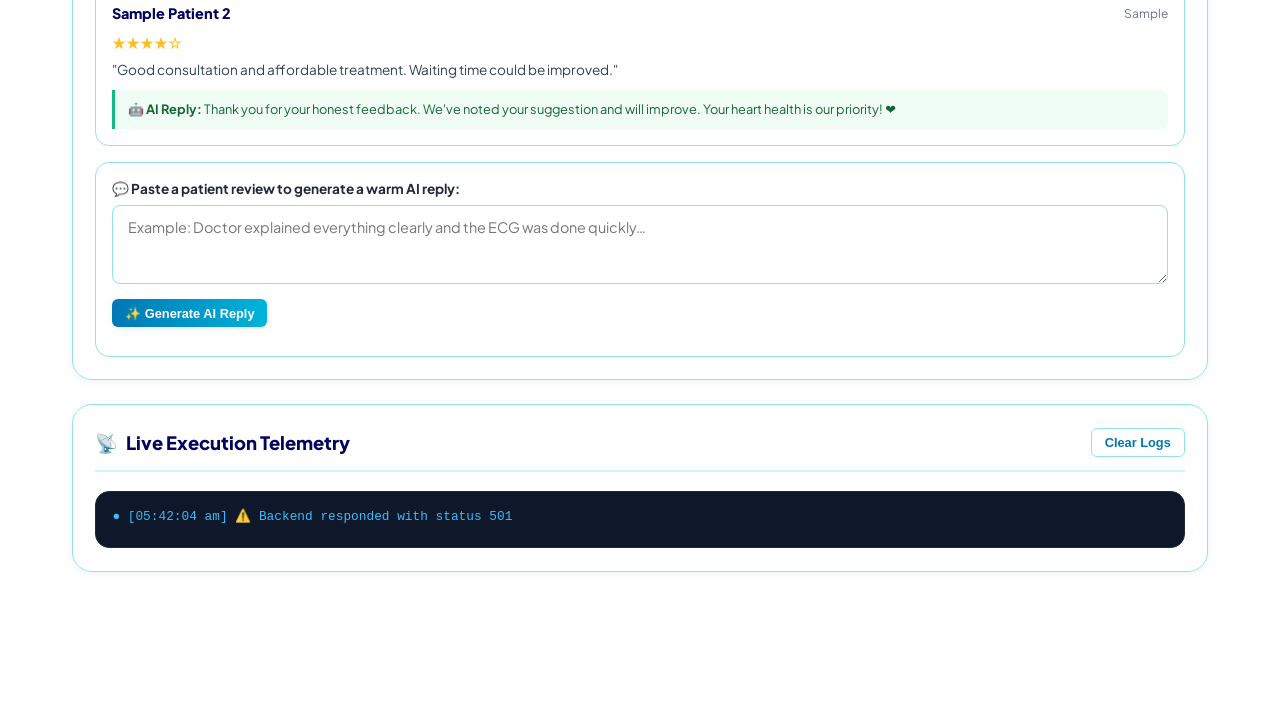
==== commit 0dc57139: "Fix web PWA dashboard: honest data, server-only keys, working deploy - Remove fabricated 'live' tele" ====
--- a/web/index.html
+++ b/web/index.html
@@ -4,7 +4,7 @@
   <meta charset="UTF-8">
   <meta name="viewport" content="width=device-width, initial-scale=1.0, maximum-scale=1.0, user-scalable=no">
   <title>Gill Heart Clinic — 24/7 SEO Command Center</title>
-  
+
   <!-- PWA Meta -->
   <link rel="manifest" href="manifest.json">
   <meta name="theme-color" content="#0077b6">
@@ -31,15 +31,15 @@
       <h1 class="clinic-title">Gill Heart Clinic</h1>
       <div class="doctor-name">Dr. Gurjeet Singh Gill — Cardiac Physician</div>
       <div class="doctor-quals">MBBS, Diploma Cardiology (UN Mehta), PGDCCP, AI in Healthcare (IIT Kanpur)</div>
-      
+
       <div class="clinic-meta">
-        <span class="meta-item">📍 Mohiuddinpur, Meerut, UP</span>
+        <span class="meta-item">📍 Sugar Mill, Mohiuddinpur, Meerut 250205</span>
         <span class="meta-item">📞 <a href="tel:+919258879884" style="color: white; text-decoration: none;">+91-9258879884</a></span>
         <span class="meta-item">🕐 Mon-Sun: 9:00 AM — 7:00 PM</span>
       </div>
     </header>
 
-    <!-- ═══ STATS GRID ═══ -->
+    <!-- ═══ STATS GRID (verified clinic facts — NMC compliant, no superlatives) ═══ -->
     <div class="stats-grid">
       <div class="stat-card">
         <div class="stat-icon">⭐</div>
@@ -48,7 +48,7 @@
       </div>
       <div class="stat-card">
         <div class="stat-icon">🩺</div>
-        <div class="stat-value">12+ Yrs</div>
+        <div class="stat-value">15+ Yrs</div>
         <div class="stat-label">Clinical Experience</div>
       </div>
       <div class="stat-card">
@@ -57,9 +57,9 @@
         <div class="stat-label">Patients Treated</div>
       </div>
       <div class="stat-card">
-        <div class="stat-icon">🏆</div>
-        <div class="stat-value">#1 Rank</div>
-        <div class="stat-label">Mohiuddinpur & NH-58</div>
+        <div class="stat-icon">🫀</div>
+        <div class="stat-value">25,000+</div>
+        <div class="stat-label">ECGs & Consultations</div>
       </div>
     </div>
 
@@ -68,8 +68,8 @@
       <a href="https://gurjeetsinghgill8-web.github.io/gill-heart-clinic/" target="_blank" class="live-link-chip">🌐 Clinic Live Website →</a>
       <a href="https://gurjeetsinghgill8-web.github.io/gill-heart-clinic/blogs/index.html" target="_blank" class="live-link-chip">📚 Master Blog Catalog →</a>
       <a href="https://gurjeetsinghgill8-web.github.io/gill-heart-clinic/llms.txt" target="_blank" class="live-link-chip">🤖 AI Knowledge (llms.txt) →</a>
-      <a href="https://www.google.com/maps/place/Gill+Heart+Clinic/@28.8841507,77.6132279,17z/" target="_blank" class="live-link-chip">🗺️ Google Maps →</a>
-      <button onclick="openSettingsModal()" class="live-link-chip" style="border-color: #0077b6; color: #0077b6; background: #e0f2fe; cursor: pointer;">⚙️ API Keys & Cloud Setup</button>
+      <a href="https://maps.app.goo.gl/SqhL69uBkRvEeRhD8" target="_blank" class="live-link-chip">🗺️ Google Maps →</a>
+      <button onclick="openSettingsModal()" class="live-link-chip" style="border-color: #0077b6; color: #0077b6; background: #e0f2fe; cursor: pointer;">⚙️ Cloud Setup & Status</button>
       <button onclick="triggerInstallPWA()" class="live-link-chip" id="install-pwa-btn" style="border-color: #10b981; color: #10b981; background: #ecfdf5; cursor: pointer;">📲 Install App on Phone</button>
     </div>
 
@@ -79,15 +79,15 @@
         <span style="font-size: 1.8rem;">⚡</span>
         <div>
           <h3>1-Click Dr. Gill AI Turbo Master-Run</h3>
-          <p style="font-size: 0.85rem; opacity: 0.9;">Generates 100% NMC & GEO compliant cardiology guide and deploys live to GitHub Pages!</p>
-        </div>
-      </div>
-
-      <div class="turbo-pill-row">
-        <span class="status-pill"><span class="status-dot"></span> 🤖 Google Gemini AI: READY</span>
-        <span class="status-pill"><span class="status-dot"></span> ⚡ Groq Llama-3: READY</span>
-        <span class="status-pill"><span class="status-dot"></span> 🐙 GitHub Pages: CONNECTED</span>
-        <span class="status-pill"><span class="status-dot"></span> 📱 24/7 Mobile OS: ACTIVE</span>
+          <p style="font-size: 0.85rem; opacity: 0.9;">Generates a 100% NMC & GEO compliant cardiology guide and deploys live to GitHub Pages (via secure serverless backend).</p>
+        </div>
+      </div>
+
+      <div class="turbo-pill-row" id="turbo-pills">
+        <span class="status-pill"><span class="status-dot"></span> 🔐 Secure Backend: checking…</span>
+        <span class="status-pill"><span class="status-dot"></span> 🤖 Gemini: checking…</span>
+        <span class="status-pill"><span class="status-dot"></span> ⚡ Groq: checking…</span>
+        <span class="status-pill"><span class="status-dot"></span> 🐙 GitHub Pages: checking…</span>
       </div>
 
       <div class="turbo-form">
@@ -112,129 +112,75 @@
       </div>
     </section>
 
-    <!-- ═══ LIVE TELEMETRY & MULTI-LLM RADAR ═══ -->
+    <!-- ═══ LIVE SYSTEM STATUS (real connection checks) + SERVICE AREA ═══ -->
     <section class="section-card" id="radar">
       <div class="section-header">
         <div class="section-title">
-          <span>📊</span> Live Search & Multi-LLM Intelligence Command
-        </div>
-        <select id="timeframe-select" class="form-control" style="width: auto; padding: 0.3rem 0.6rem; font-size: 0.8rem;">
-          <option value="7">📅 7 Days</option>
-          <option value="14">📅 14 Days</option>
-          <option value="30">📅 30 Days</option>
-          <option value="90">📅 90 Days</option>
-        </select>
+          <span>📊</span> Live System Status & Service Area
+        </div>
+        <button class="btn btn-sm btn-secondary" onclick="checkHealth(true)">🔄 Refresh</button>
       </div>
 
       <div class="radar-grid">
-        <!-- AI Engine Radar -->
+        <!-- Live engine status -->
         <div>
           <div style="font-weight: 800; font-size: 0.9rem; color: var(--primary); margin-bottom: 0.8rem;">
-            🤖 Multi-LLM AI Search Engine Radar
+            🔌 Engine Connection Status
           </div>
-          
-          <div class="llm-bar-card">
-            <div class="llm-bar-header">
-              <span>ChatGPT-4o Search</span>
-              <span id="val-chatgpt" style="color: var(--primary);">94% Citation</span>
+          <div id="engine-status-list">
+            <div class="llm-bar-card" style="text-align:center; color: var(--text-muted);">Checking connections…</div>
+          </div>
+          <p class="honest-note">Status is checked live against the secure serverless backend. No API keys ever touch your browser.</p>
+        </div>
+
+        <!-- Service area (factual — no rank claims) -->
+        <div>
+          <div style="font-weight: 800; font-size: 0.9rem; color: var(--primary); margin-bottom: 0.8rem;">
+            🗺️ Service Area Coverage
+          </div>
+
+          <div style="display: grid; grid-template-columns: 1fr; gap: 0.5rem;">
+            <div class="llm-bar-card">
+              <b>📍 Mohiuddinpur (Clinic Center)</b><br>
+              <span style="font-size: 0.75rem; color: var(--text-muted);">Sugar Mill, Meerut 250205 — NH-58 corridor</span>
             </div>
-            <div class="progress-track">
-              <div class="progress-fill" id="bar-chatgpt" style="width: 94%;"></div>
+            <div class="llm-bar-card">
+              <b>📍 Meerut City & Cantt</b><br>
+              <span style="font-size: 0.75rem; color: var(--text-muted);">Heart checkup, ECG & consultation</span>
+            </div>
+            <div class="llm-bar-card">
+              <b>📍 Modinagar</b><br>
+              <span style="font-size: 0.75rem; color: var(--text-muted);">Nearby catchment on GT Road</span>
+            </div>
+            <div class="llm-bar-card">
+              <b>📍 Delhi NCR / Ghaziabad / Hapur</b><br>
+              <span style="font-size: 0.75rem; color: var(--text-muted);">Referral & preventive cardiology</span>
             </div>
           </div>
-
-          <div class="llm-bar-card">
-            <div class="llm-bar-header">
-              <span>Google Gemini</span>
-              <span id="val-gemini" style="color: var(--primary);">91% Citation</span>
-            </div>
-            <div class="progress-track">
-              <div class="progress-fill" id="bar-gemini" style="width: 91%;"></div>
-            </div>
-          </div>
-
-          <div class="llm-bar-card">
-            <div class="llm-bar-header">
-              <span>Perplexity AI</span>
-              <span id="val-perplexity" style="color: var(--primary);">88% Citation</span>
-            </div>
-            <div class="progress-track">
-              <div class="progress-fill" id="bar-perplexity" style="width: 88%;"></div>
-            </div>
-          </div>
-
-          <div class="llm-bar-card">
-            <div class="llm-bar-header">
-              <span>Anthropic Claude</span>
-              <span id="val-claude" style="color: var(--primary);">85% Citation</span>
-            </div>
-            <div class="progress-track">
-              <div class="progress-fill" id="bar-claude" style="width: 85%;"></div>
-            </div>
-          </div>
-        </div>
-
-        <!-- Google Maps Proximity Pack -->
-        <div>
-          <div style="font-weight: 800; font-size: 0.9rem; color: var(--primary); margin-bottom: 0.8rem;">
-            🗺️ Google Maps Local 3-Pack Proximity Dominance
-          </div>
-
-          <div style="display: grid; grid-template-columns: 1fr; gap: 0.5rem;">
-            <div class="llm-bar-card" style="display: flex; justify-content: space-between; align-items: center;">
-              <div>
-                <b>📍 Mohiuddinpur (Clinic Center)</b><br>
-                <span style="font-size: 0.75rem; color: var(--text-muted);">Radius: 0 km | Express Highway</span>
-              </div>
-              <span class="status-pill" style="background: #dcfce7; color: #166534;">🥇 #1 Rank</span>
-            </div>
-
-            <div class="llm-bar-card" style="display: flex; justify-content: space-between; align-items: center;">
-              <div>
-                <b>📍 Modinagar Central</b><br>
-                <span style="font-size: 0.75rem; color: var(--text-muted);">Radius: 6 km | Local Catchment</span>
-              </div>
-              <span class="status-pill" style="background: #dcfce7; color: #166534;">🥇 #1 Rank</span>
-            </div>
-
-            <div class="llm-bar-card" style="display: flex; justify-content: space-between; align-items: center;">
-              <div>
-                <b>📍 Meerut Cantt & City</b><br>
-                <span style="font-size: 0.75rem; color: var(--text-muted);">Radius: 8 km | Heart Specialist Hub</span>
-              </div>
-              <span class="status-pill" style="background: #e0f2fe; color: #0369a1;">🥇 #1 - #2 Rank</span>
-            </div>
-
-            <div class="llm-bar-card" style="display: flex; justify-content: space-between; align-items: center;">
-              <div>
-                <b>📍 Shastri Nagar, Meerut</b><br>
-                <span style="font-size: 0.75rem; color: var(--text-muted);">Radius: 9 km | Competitor Hub</span>
-              </div>
-              <span class="status-pill" style="background: #fef3c7; color: #92400e;">🥈 #2 Rank</span>
-            </div>
-          </div>
-        </div>
-      </div>
-    </section>
-
-    <!-- ═══ COMPETITOR DOMINANCE LEADERBOARD TOWER ═══ -->
+        </div>
+      </div>
+    </section>
+
+    <!-- ═══ COMPETITOR INTELLIGENCE (estimated public data) ═══ -->
     <section class="section-card" id="competitors">
       <div class="section-header">
         <div class="section-title">
-          <span>🏆</span> Competitor Dominance Leaderboard (Meerut & Delhi NCR)
-        </div>
-        <span class="section-badge">62 Tracked Doctors</span>
-      </div>
+          <span>🏆</span> Competitor Intelligence (Meerut & Delhi NCR)
+        </div>
+        <span id="competitor-count-badge" class="section-badge">0 Tracked</span>
+      </div>
+
+      <p class="honest-note" style="margin-top: -0.5rem;">Scores and review counts are <b>estimates from public directory data</b> — refresh regularly for accuracy.</p>
 
       <div class="table-responsive">
         <table>
           <thead>
             <tr>
               <th>Doctor / Clinic</th>
-              <th>Score</th>
-              <th>Maps Rank</th>
-              <th>Reviews</th>
-              <th>AI GEO Citation</th>
+              <th>Location</th>
+              <th>Exp. (Yrs)</th>
+              <th>Est. Reviews</th>
+              <th>Est. Rating</th>
             </tr>
           </thead>
           <tbody id="competitors-tbody"></tbody>
@@ -254,7 +200,7 @@
       <div id="published-blogs-list"></div>
     </section>
 
-    <!-- ═══ GOOGLE REVIEWS MANAGER ═══ -->
+    <!-- ═══ GOOGLE REVIEW AI MANAGER ═══ -->
     <section class="section-card" id="reviews">
       <div class="section-header">
         <div class="section-title">
@@ -263,14 +209,26 @@
         <span class="section-badge">4.8★ (127 Reviews)</span>
       </div>
 
+      <p class="honest-note">Below are <b>sample reviews for demonstration</b>. Paste any real patient review to generate a compliant AI reply.</p>
+
       <div id="reviews-list"></div>
+
+      <!-- AI reply generator -->
+      <div style="margin-top: 1rem; background: var(--surface-solid); border: 1px solid var(--border); border-radius: var(--radius-md); padding: 1rem;">
+        <label class="form-label">💬 Paste a patient review to generate a warm AI reply:</label>
+        <textarea id="review-input" class="form-control" rows="3" placeholder="Example: Doctor explained everything clearly and the ECG was done quickly…"></textarea>
+        <div style="display: flex; gap: 0.6rem; margin-top: 0.6rem; flex-wrap: wrap;">
+          <button class="btn btn-primary btn-sm" onclick="generateReviewReply()">✨ Generate AI Reply</button>
+        </div>
+        <div id="review-reply-output" style="margin-top: 0.8rem;"></div>
+      </div>
     </section>
 
     <!-- ═══ LIVE EXECUTION LOGS ═══ -->
     <section class="section-card">
       <div class="section-header">
         <div class="section-title">
-          <span>📡</span> Live Execution Telemetry & SQLite Sync
+          <span>📡</span> Live Execution Telemetry
         </div>
         <button class="btn btn-sm btn-secondary" onclick="state.logs = []; renderLogs();">Clear Logs</button>
       </div>
@@ -292,7 +250,7 @@
     </a>
     <a href="#radar" class="nav-item">
       <span class="nav-icon">📊</span>
-      <span>Radar</span>
+      <span>Status</span>
     </a>
     <a href="#blogs" class="nav-item">
       <span class="nav-icon">📝</span>
@@ -304,40 +262,42 @@
     </a>
     <div class="nav-item" onclick="openSettingsModal()">
       <span class="nav-icon">⚙️</span>
-      <span>Keys</span>
+      <span>Setup</span>
     </div>
   </nav>
 
-  <!-- ═══ SETTINGS MODAL ═══ -->
+  <!-- ═══ CLOUD SETUP & STATUS MODAL (no key storage — keys live on Netlify) ═══ -->
   <div id="settings-modal" class="modal-overlay">
     <div class="modal-content">
       <div class="modal-header">
-        <h3 style="color: var(--primary-dark); font-weight: 800;">🔐 API Keys & Cloud Settings</h3>
+        <h3 style="color: var(--primary-dark); font-weight: 800;">🔐 Cloud Setup & Connection Status</h3>
         <button class="close-modal" onclick="closeSettingsModal()">&times;</button>
       </div>
 
       <p style="font-size: 0.85rem; color: var(--text-muted); margin-bottom: 1rem;">
-        Keys are saved safely in your phone's browser storage. You only need to set them once!
+        🔒 <b>Your API keys are 100% safe.</b> They live as environment variables on the secure Netlify serverless backend — they are <b>never</b> stored in this browser.
       </p>
 
-      <div class="form-group">
-        <label class="form-label">🤖 Google Gemini API Key:</label>
-        <input type="password" id="input-gemini-key" class="form-control" placeholder="AIzaSy...">
-      </div>
-
-      <div class="form-group">
-        <label class="form-label">⚡ Groq API Key (Optional Fallback):</label>
-        <input type="password" id="input-groq-key" class="form-control" placeholder="gsk_...">
-      </div>
-
-      <div class="form-group">
-        <label class="form-label">🐙 GitHub Personal Access Token (for Direct Push to Clinic Site):</label>
-        <input type="password" id="input-github-token" class="form-control" placeholder="ghp_...">
+      <div id="modal-status-list" style="margin-bottom: 1rem;"></div>
+
+      <div style="background: #f0f9ff; border-left: 4px solid var(--primary); padding: 0.8rem; border-radius: 0 var(--radius-sm) var(--radius-sm) 0; font-size: 0.8rem; color: #0369a1;">
+        <b>How to connect:</b>
+        <ol style="margin: 0.4rem 0 0 1.1rem; padding: 0;">
+          <li>Deploy this dashboard to <b>Netlify</b> (site builds from the <code>web/</code> folder).</li>
+          <li>In Netlify → <b>Site settings → Environment variables</b>, add:
+            <ul style="margin-left: 1rem;">
+              <li><code>GEMINI_API_KEY</code></li>
+              <li><code>GROQ_API_KEY</code> (optional fallback)</li>
+              <li><code>GITHUB_TOKEN</code> (for direct publish to the clinic site)</li>
+            </ul>
+          </li>
+          <li>Redeploy, then tap <b>Refresh</b> to confirm all connections are green.</li>
+        </ol>
       </div>
 
       <div style="display: flex; gap: 0.6rem; margin-top: 1.5rem;">
-        <button class="btn btn-primary" style="flex: 1;" onclick="saveSettings()">💾 Save Settings</button>
-        <button class="btn btn-secondary" onclick="closeSettingsModal()">Cancel</button>
+        <button class="btn btn-primary" style="flex: 1;" onclick="checkHealth(true); closeSettingsModal();">🔄 Refresh Status</button>
+        <button class="btn btn-secondary" onclick="closeSettingsModal()">Close</button>
       </div>
     </div>
   </div>
--- a/web/style.css
+++ b/web/style.css
@@ -259,6 +259,18 @@
   font-weight: 700;
 }
 
+/* ═══ HONEST DATA DISCLAIMER NOTE ═══ */
+.honest-note {
+  font-size: 0.78rem;
+  color: var(--text-muted);
+  line-height: 1.5;
+  margin-bottom: 0.8rem;
+  background: #fffbeb;
+  border: 1px solid #fde68a;
+  border-radius: var(--radius-sm);
+  padding: 0.5rem 0.7rem;
+}
+
 /* ═══ 1-CLICK TURBO MASTER-RUN HERO ═══ */
 .turbo-card {
   background: linear-gradient(135deg, #03045e 0%, #0077b6 100%);
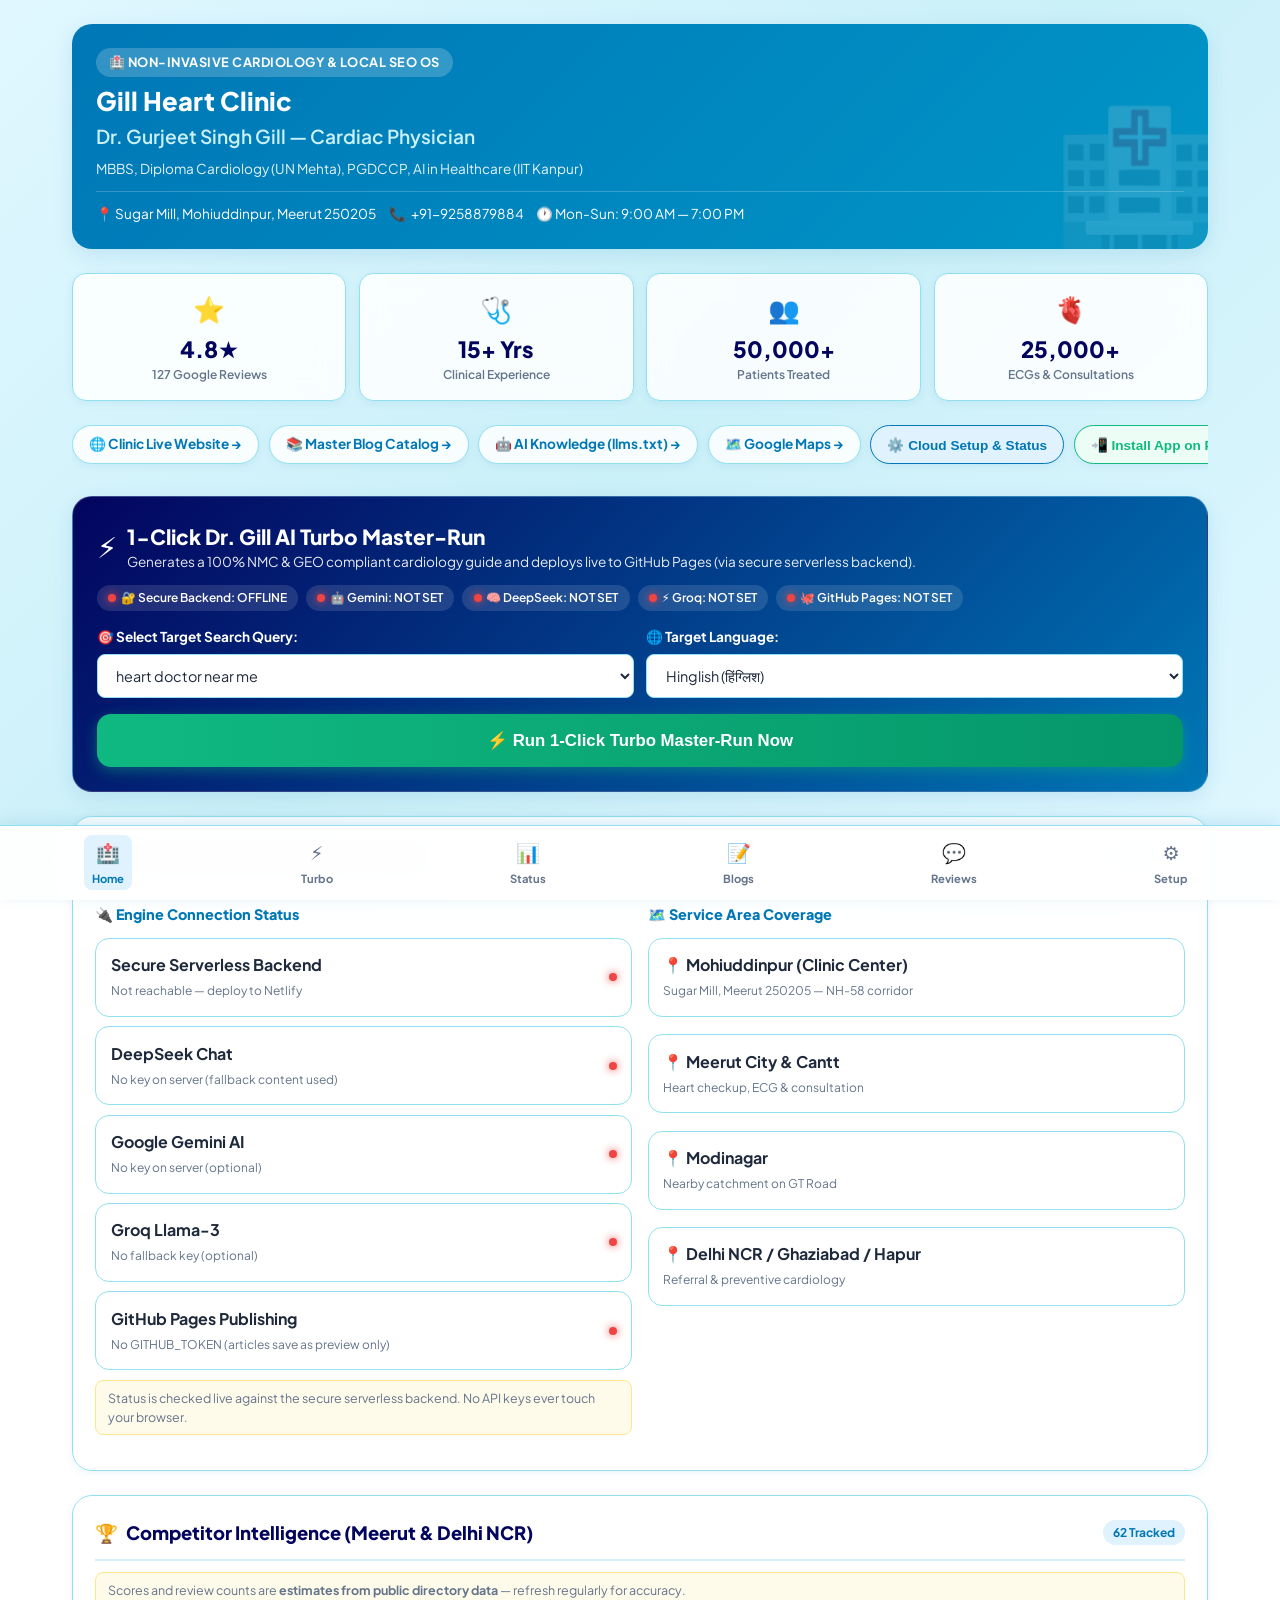
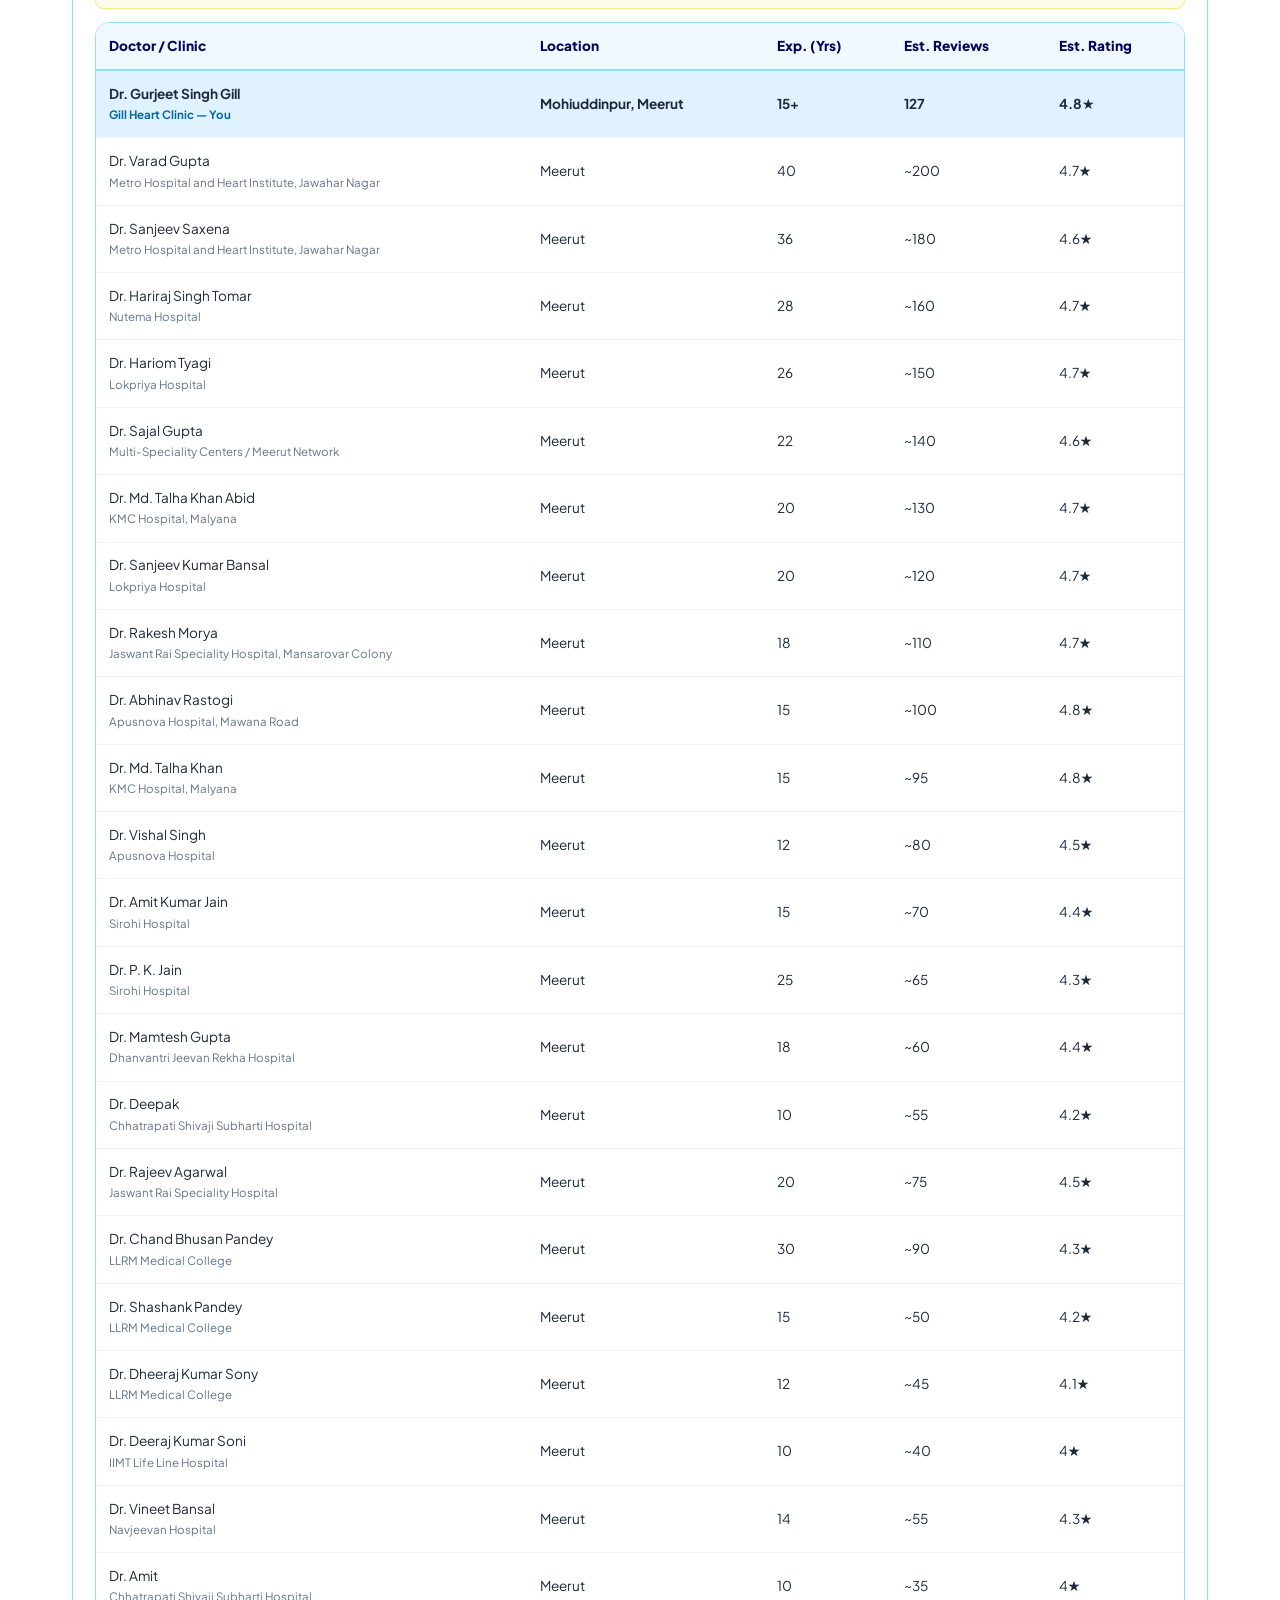
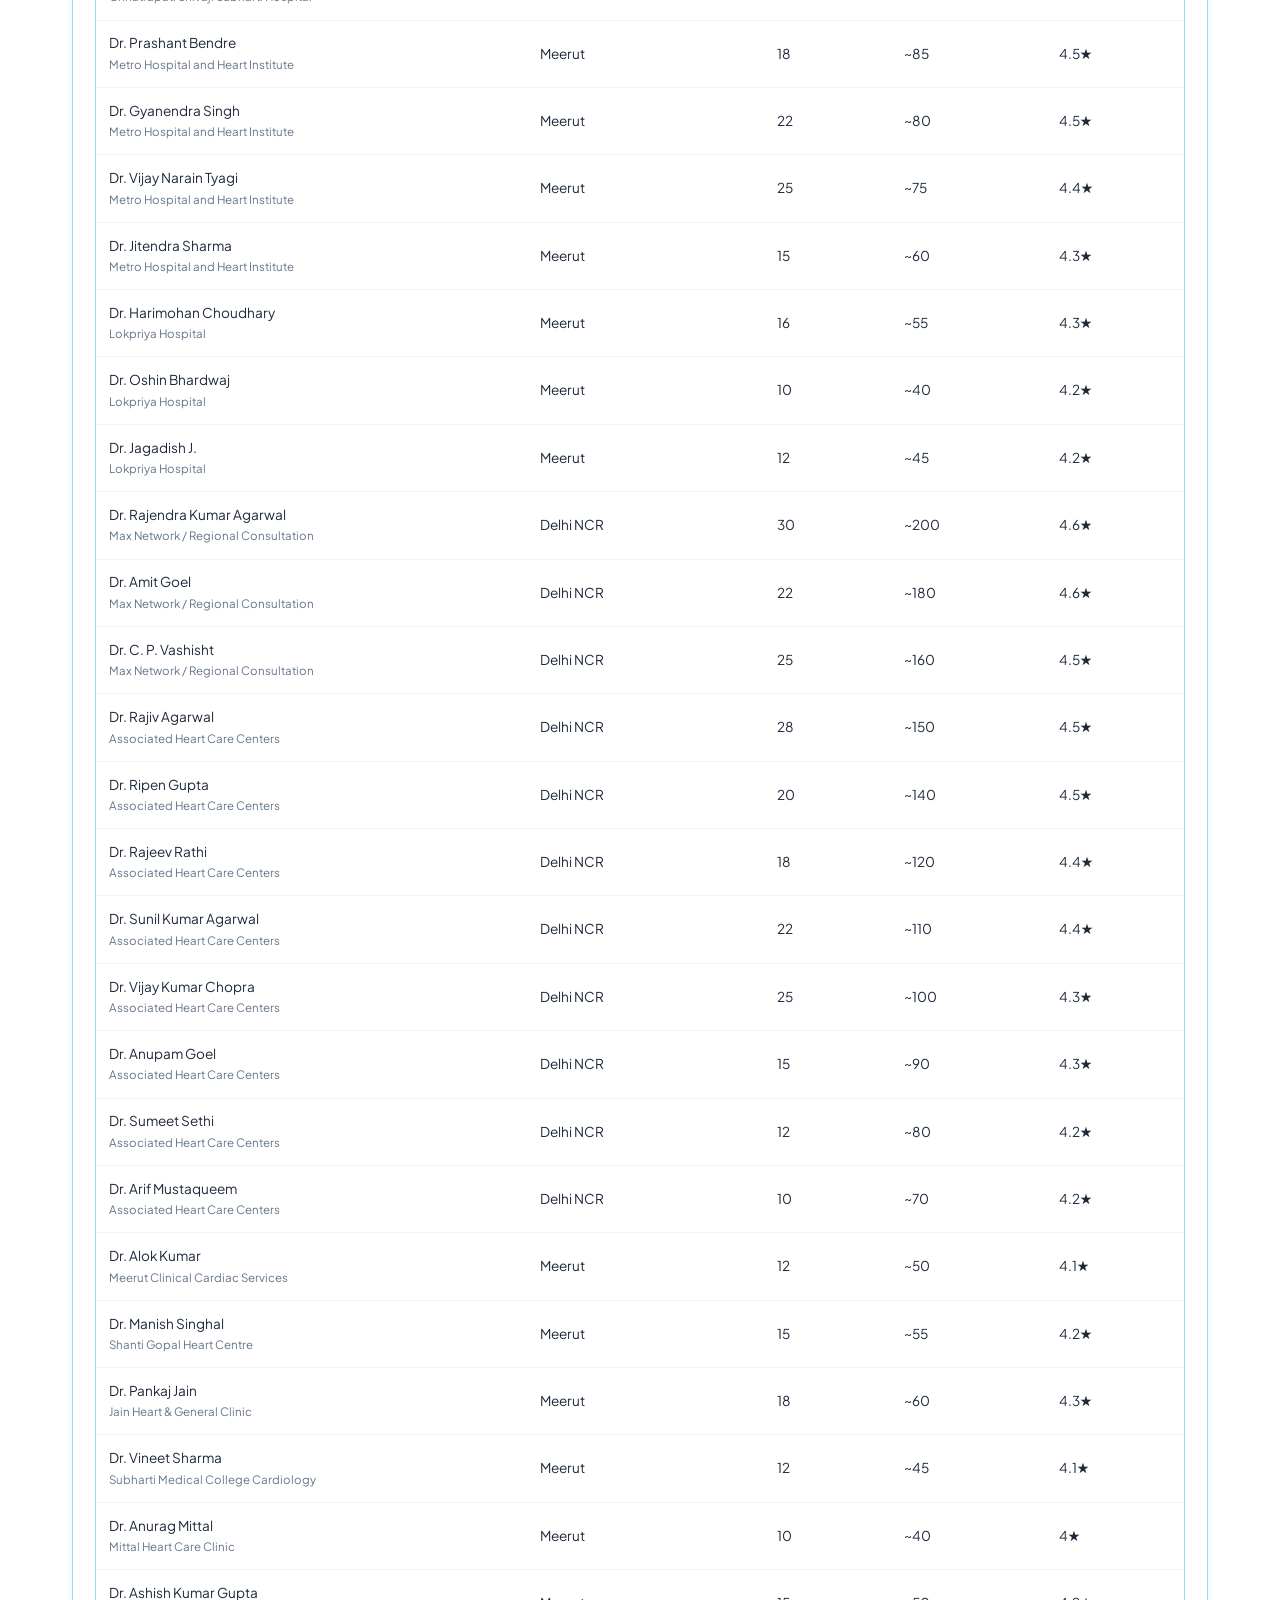
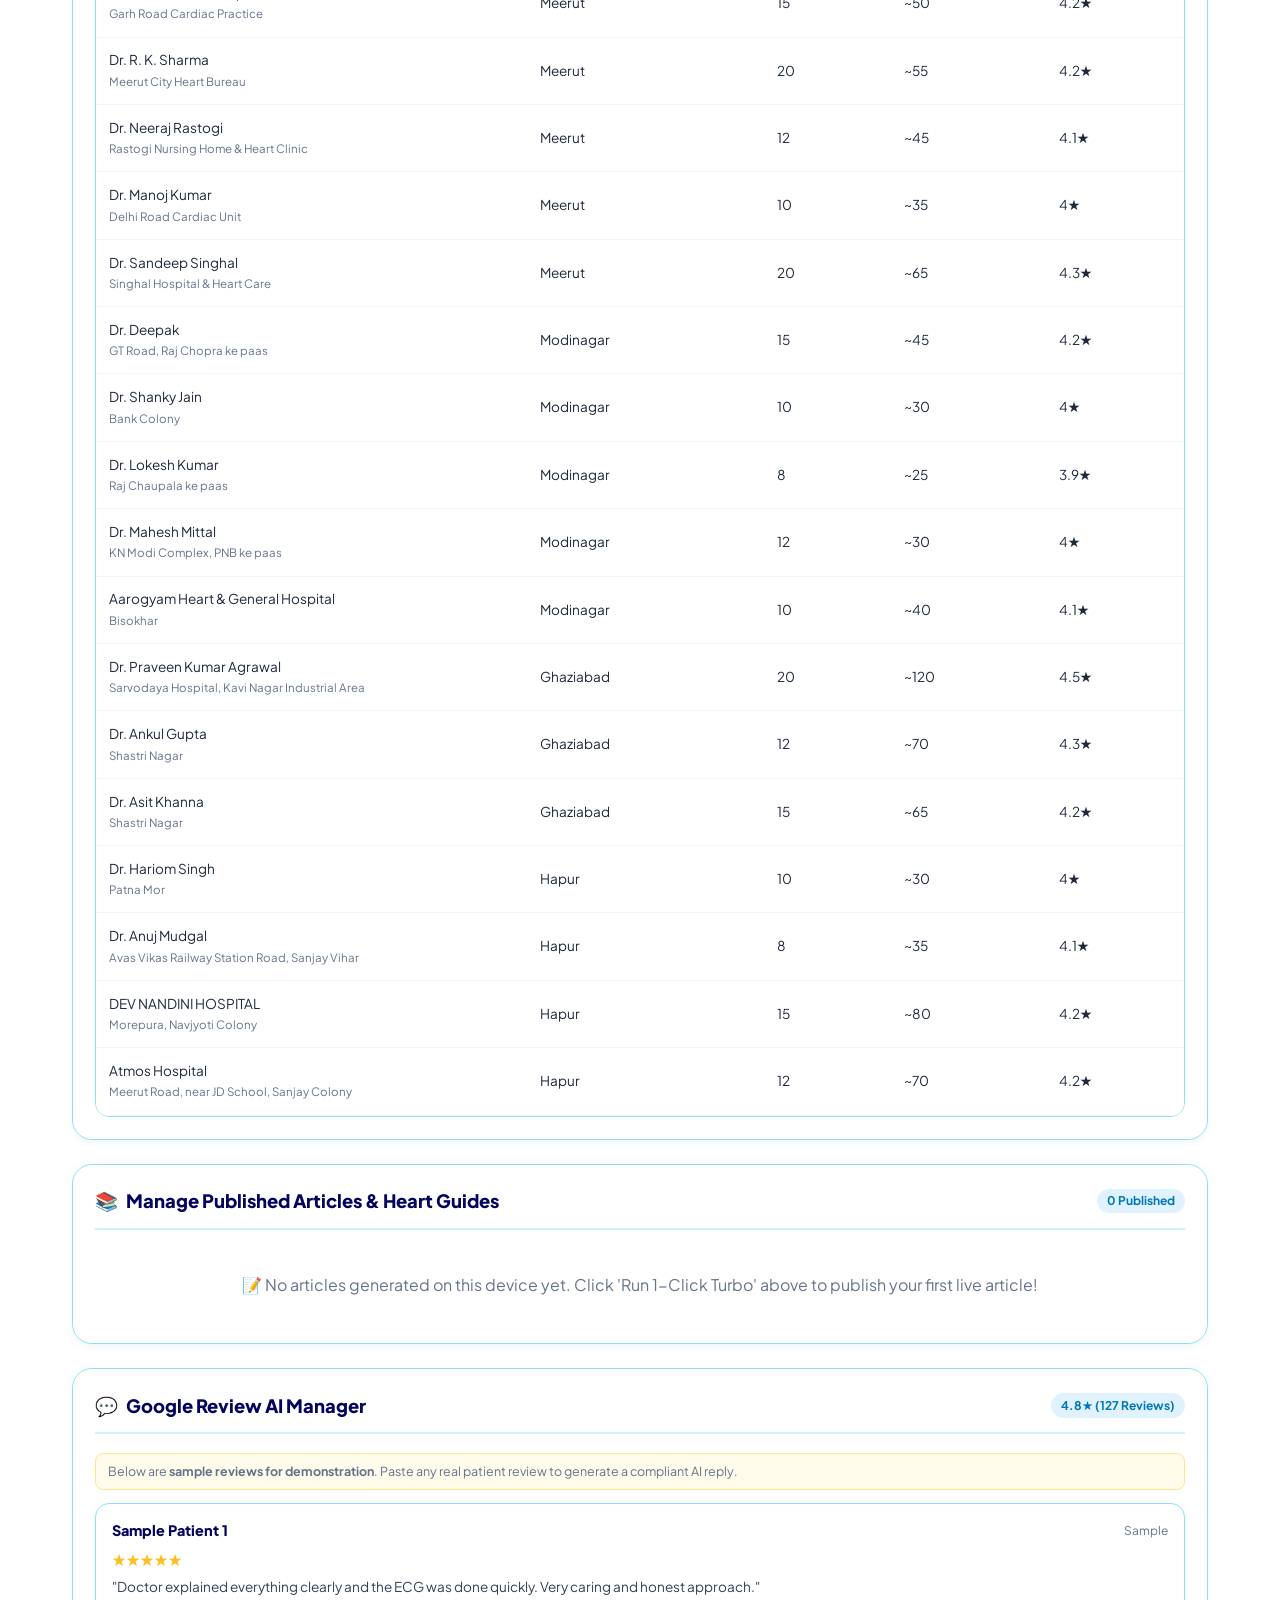
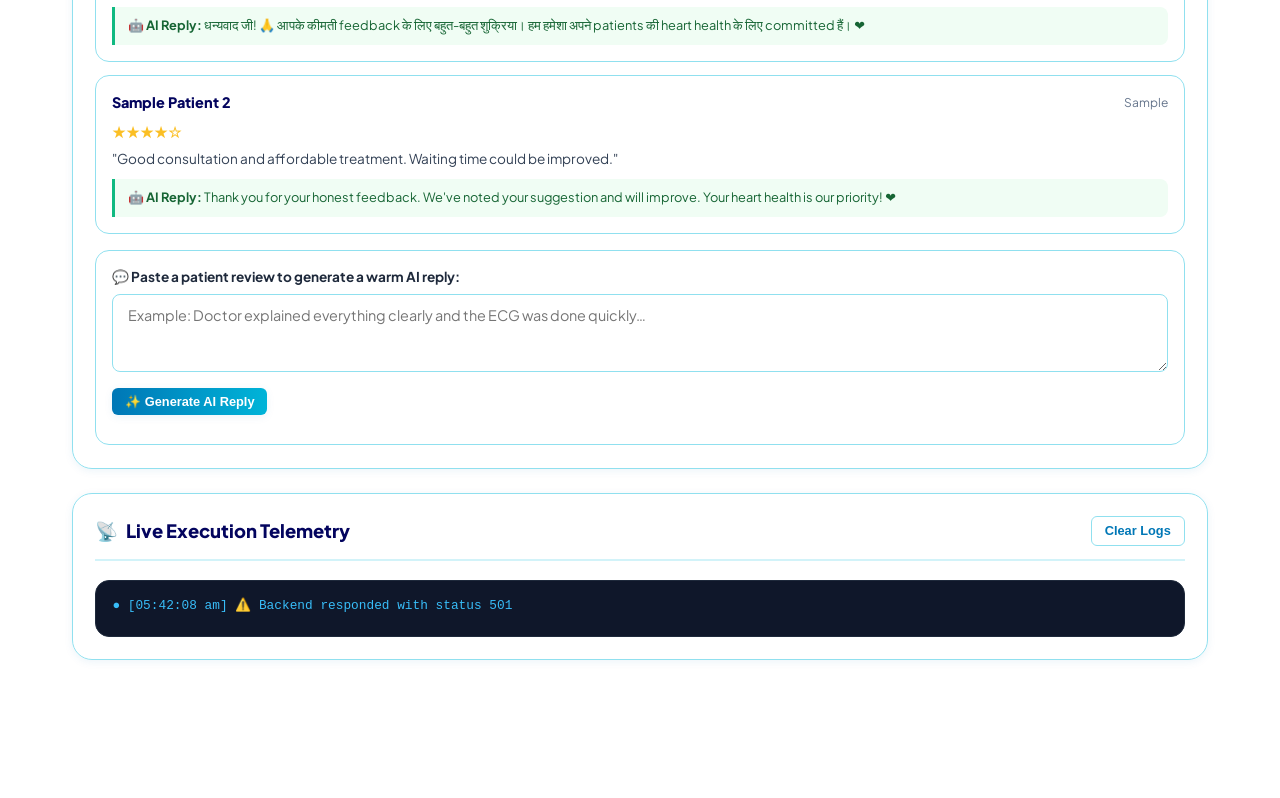
==== commit 43c222f9: "Add DeepSeek AI support to web PWA (server-side provider chain)" ====
--- a/web/index.html
+++ b/web/index.html
@@ -86,6 +86,7 @@
       <div class="turbo-pill-row" id="turbo-pills">
         <span class="status-pill"><span class="status-dot"></span> 🔐 Secure Backend: checking…</span>
         <span class="status-pill"><span class="status-dot"></span> 🤖 Gemini: checking…</span>
+        <span class="status-pill"><span class="status-dot"></span> 🧠 DeepSeek: checking…</span>
         <span class="status-pill"><span class="status-dot"></span> ⚡ Groq: checking…</span>
         <span class="status-pill"><span class="status-dot"></span> 🐙 GitHub Pages: checking…</span>
       </div>
@@ -286,7 +287,8 @@
           <li>Deploy this dashboard to <b>Netlify</b> (site builds from the <code>web/</code> folder).</li>
           <li>In Netlify → <b>Site settings → Environment variables</b>, add:
             <ul style="margin-left: 1rem;">
-              <li><code>GEMINI_API_KEY</code></li>
+              <li><code>DEEPSEEK_API_KEY</code> (primary AI)</li>
+              <li><code>GEMINI_API_KEY</code> (optional)</li>
               <li><code>GROQ_API_KEY</code> (optional fallback)</li>
               <li><code>GITHUB_TOKEN</code> (for direct publish to the clinic site)</li>
             </ul>
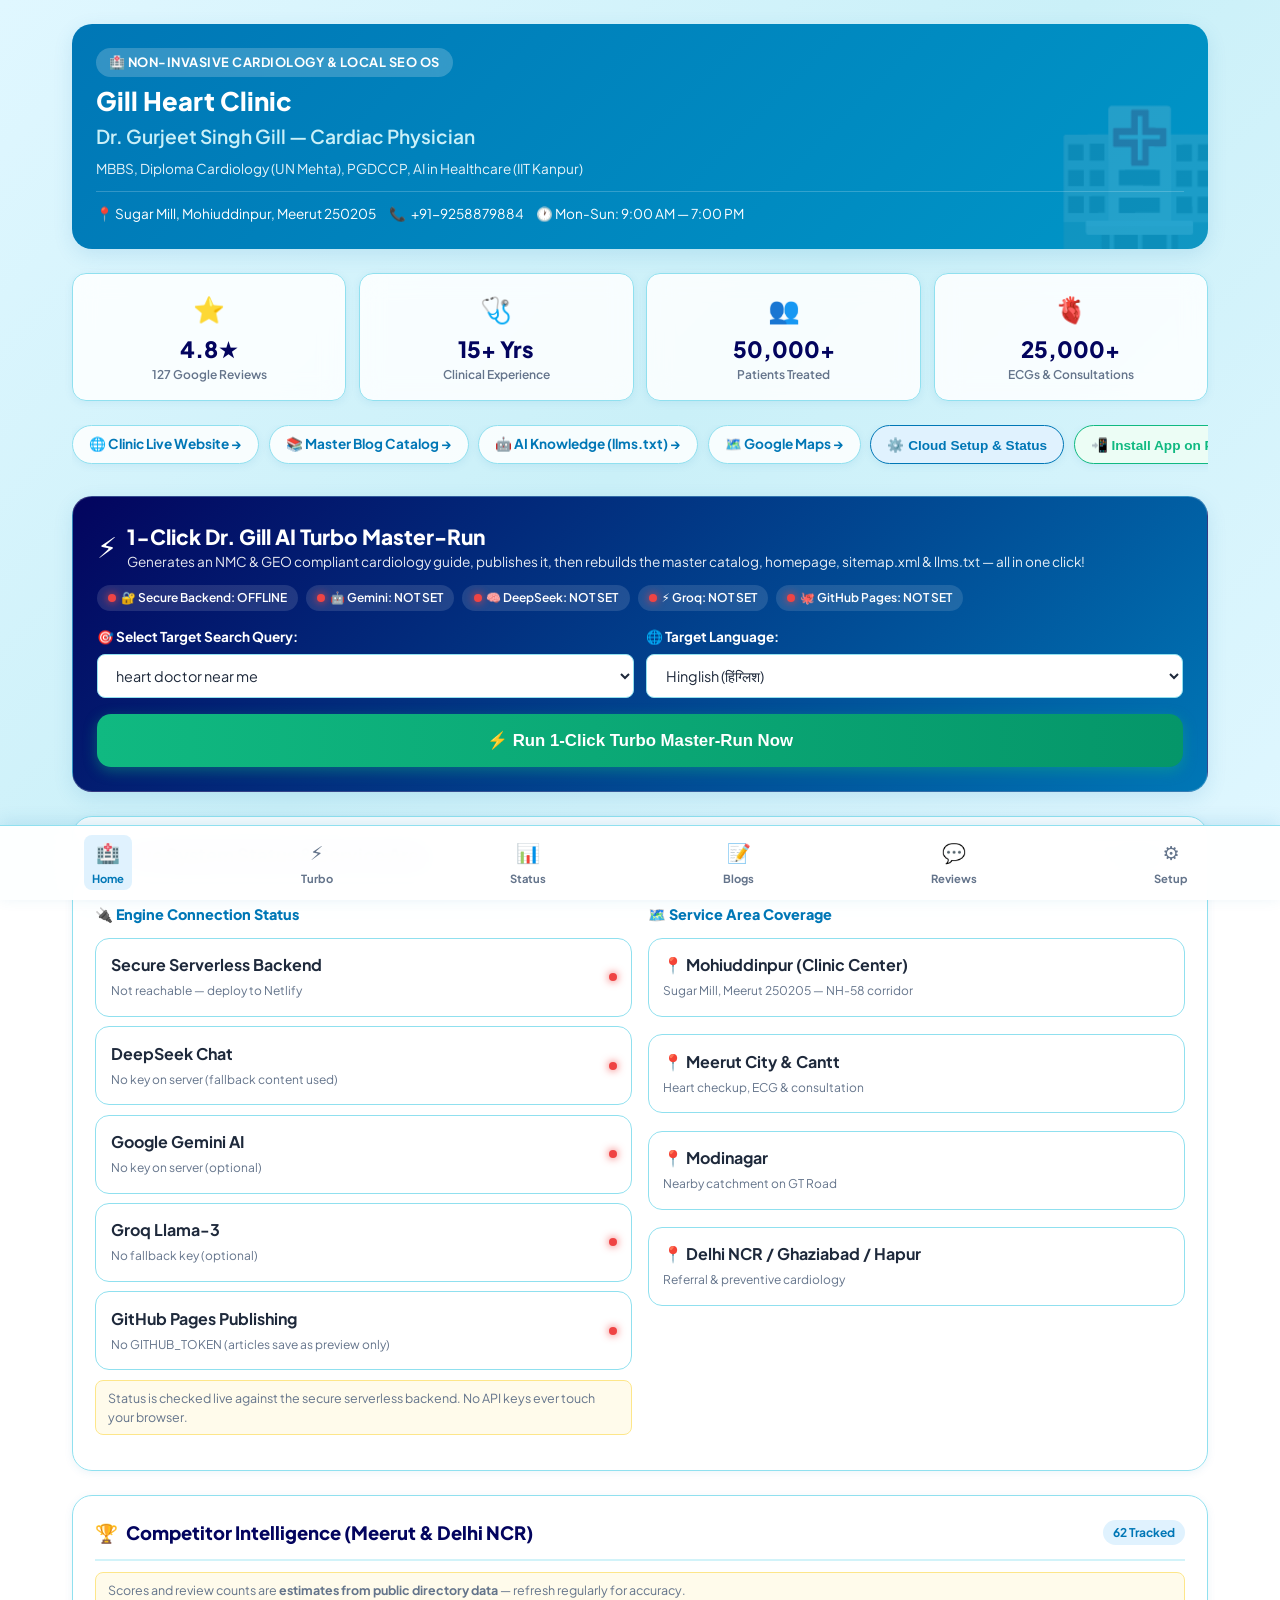
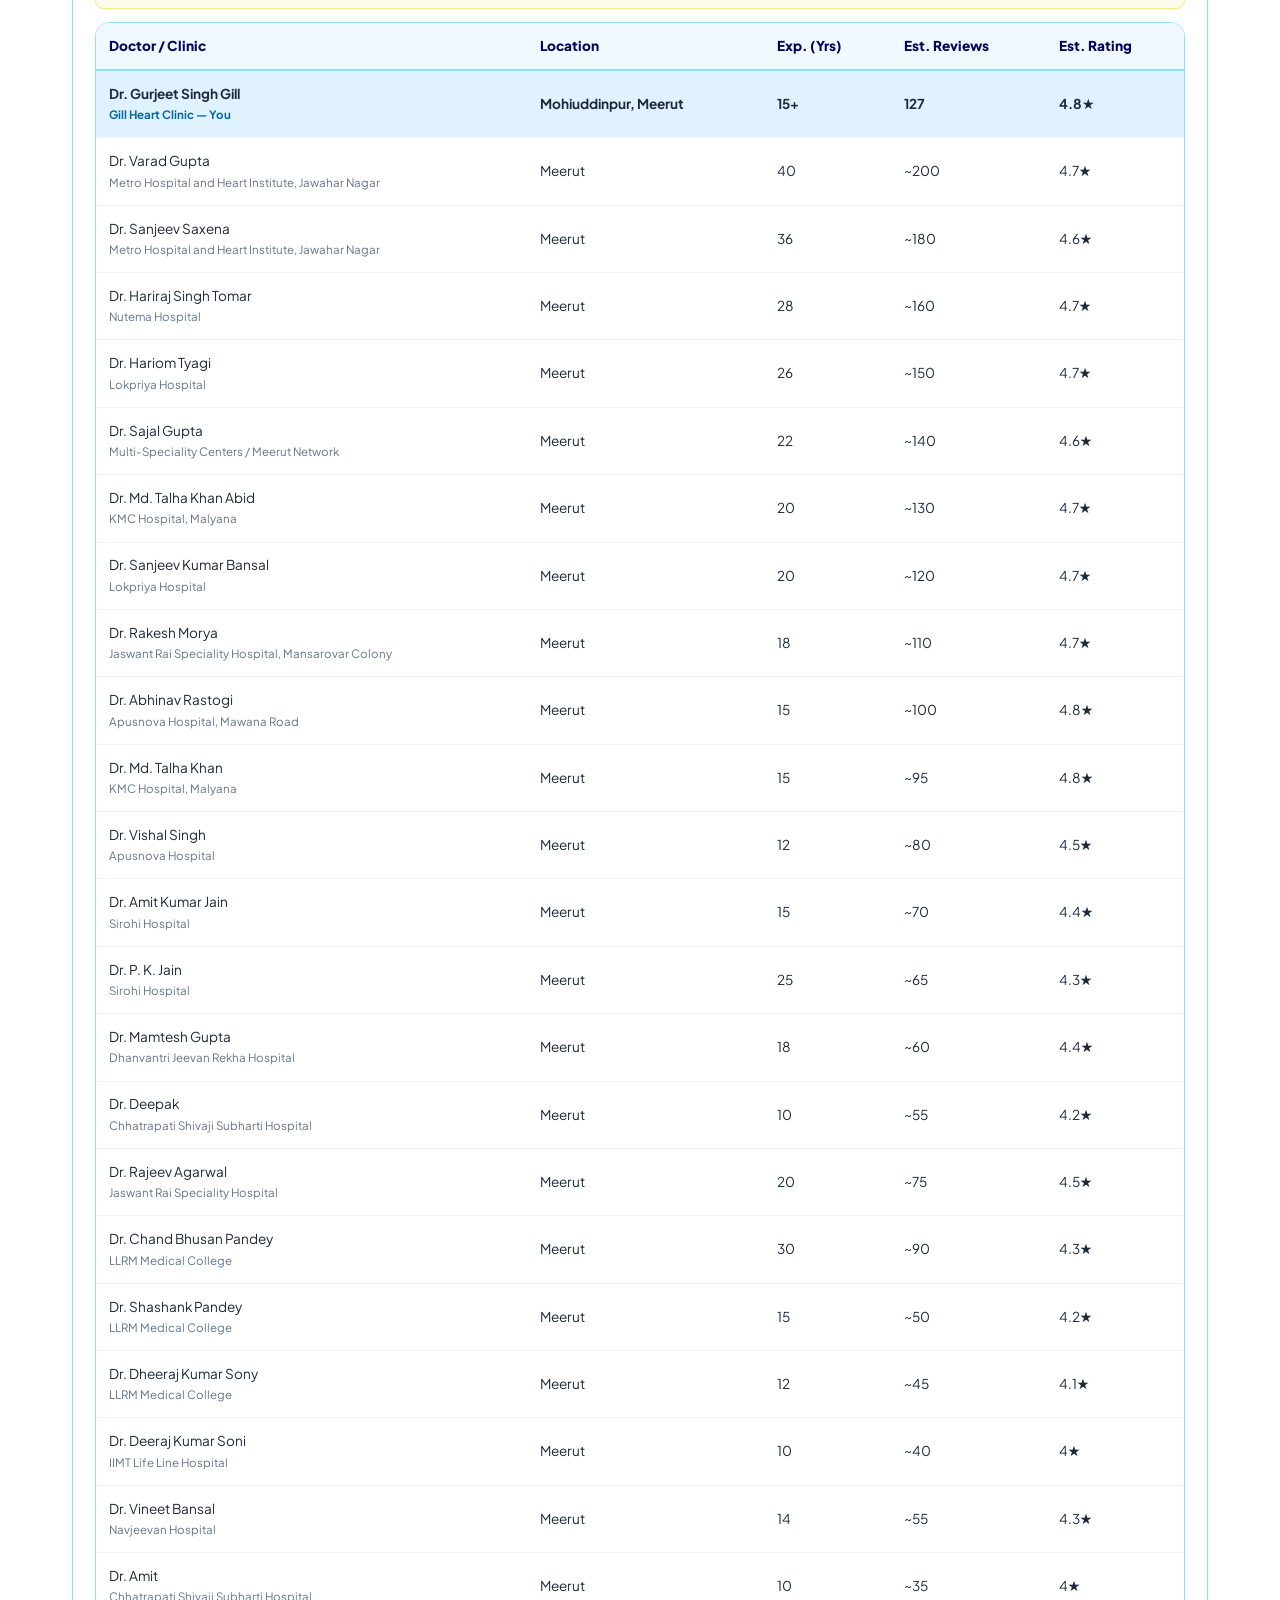
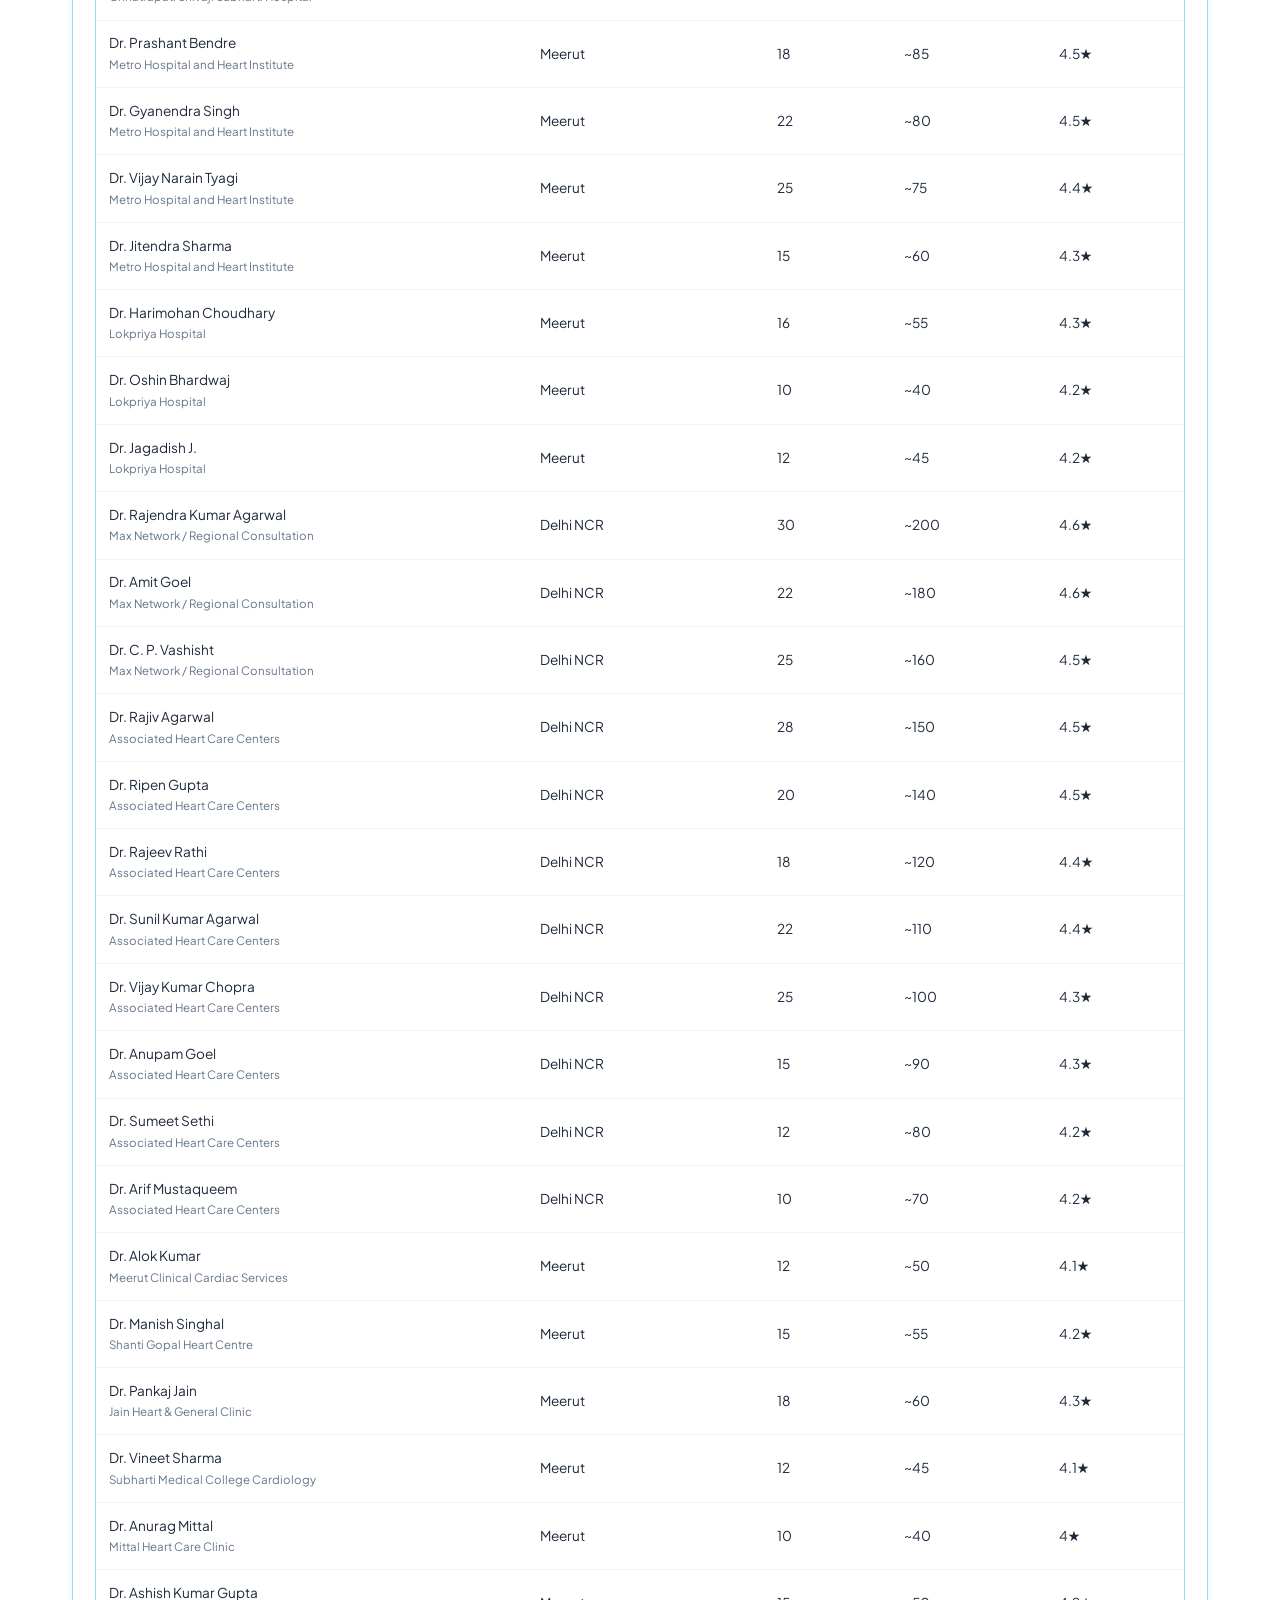
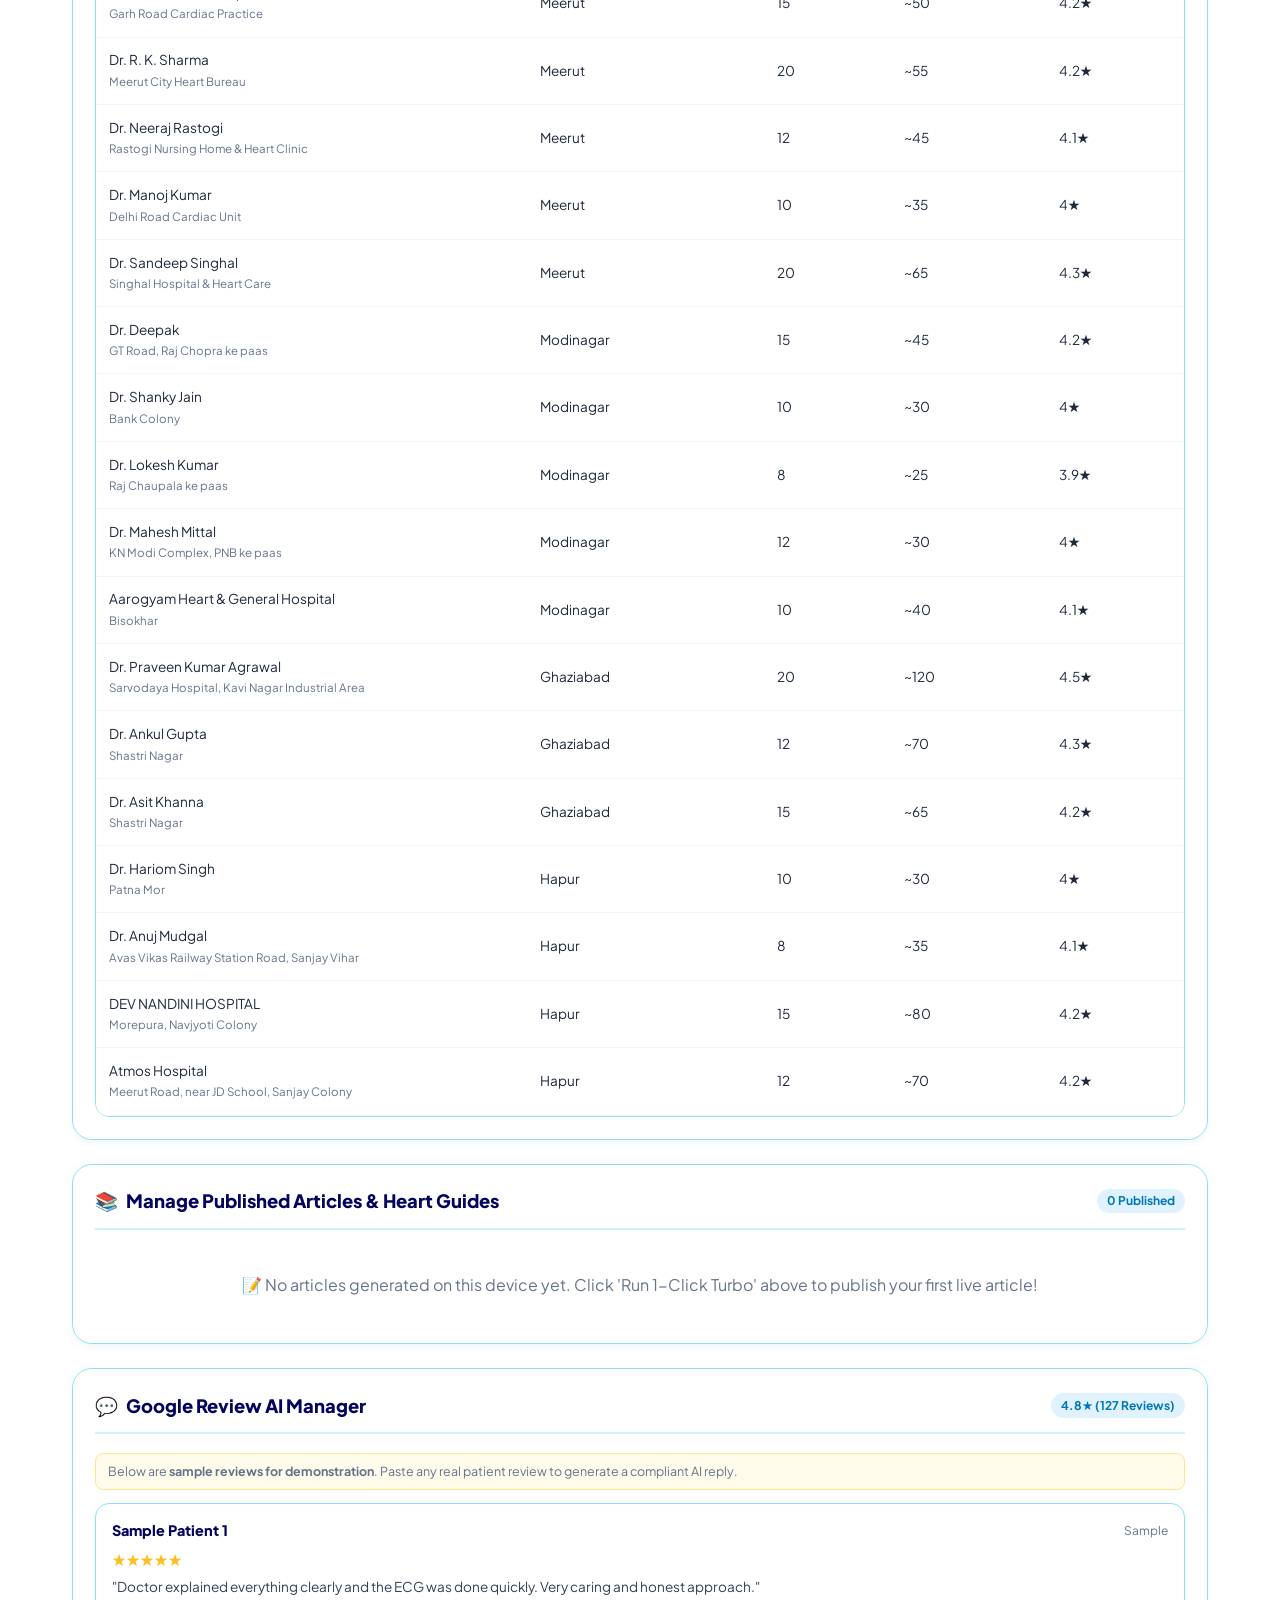
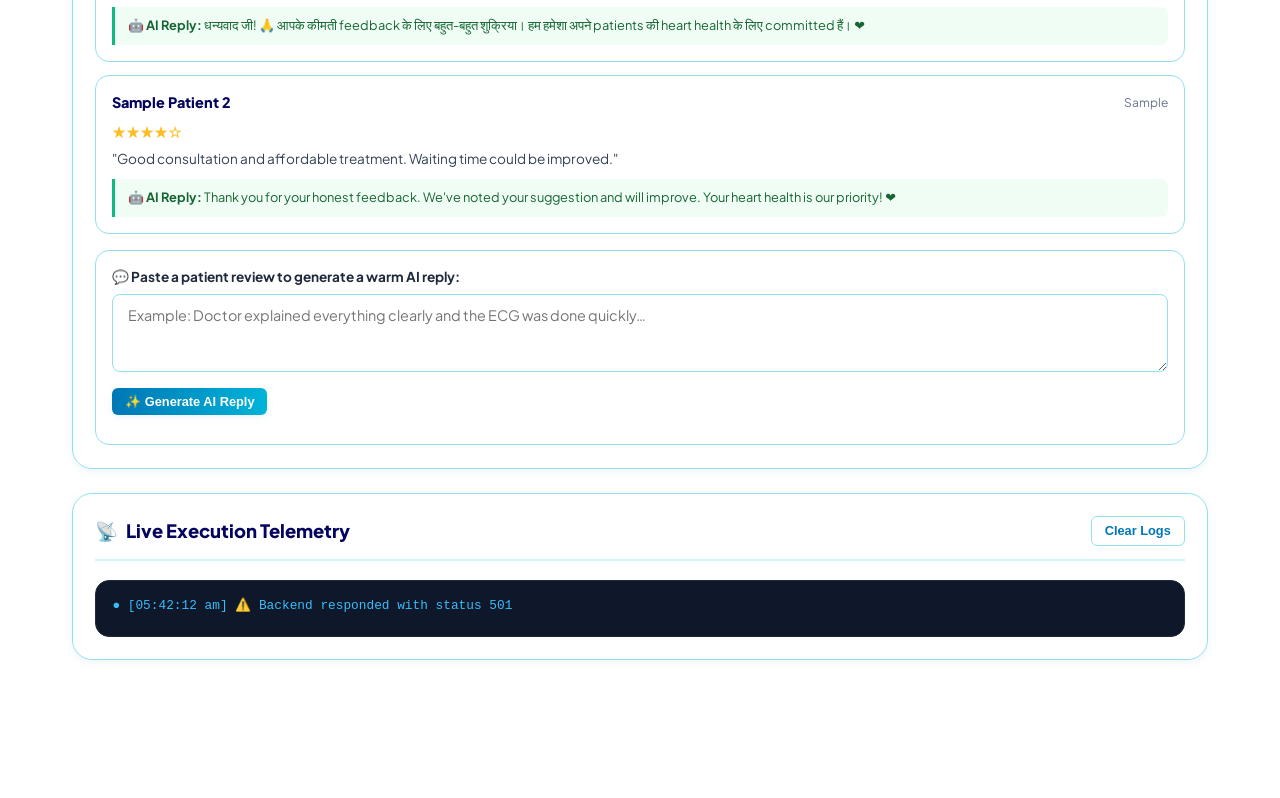
==== commit db3d03bf: "Add full site auto-rebuild to 1-click Turbo (catalog, homepage, sitemap, llms.txt, robots.txt)" ====
--- a/web/index.html
+++ b/web/index.html
@@ -79,7 +79,7 @@
         <span style="font-size: 1.8rem;">⚡</span>
         <div>
           <h3>1-Click Dr. Gill AI Turbo Master-Run</h3>
-          <p style="font-size: 0.85rem; opacity: 0.9;">Generates a 100% NMC & GEO compliant cardiology guide and deploys live to GitHub Pages (via secure serverless backend).</p>
+          <p style="font-size: 0.85rem; opacity: 0.9;">Generates an NMC & GEO compliant cardiology guide, publishes it, then rebuilds the master catalog, homepage, sitemap.xml & llms.txt — all in one click!</p>
         </div>
       </div>
 
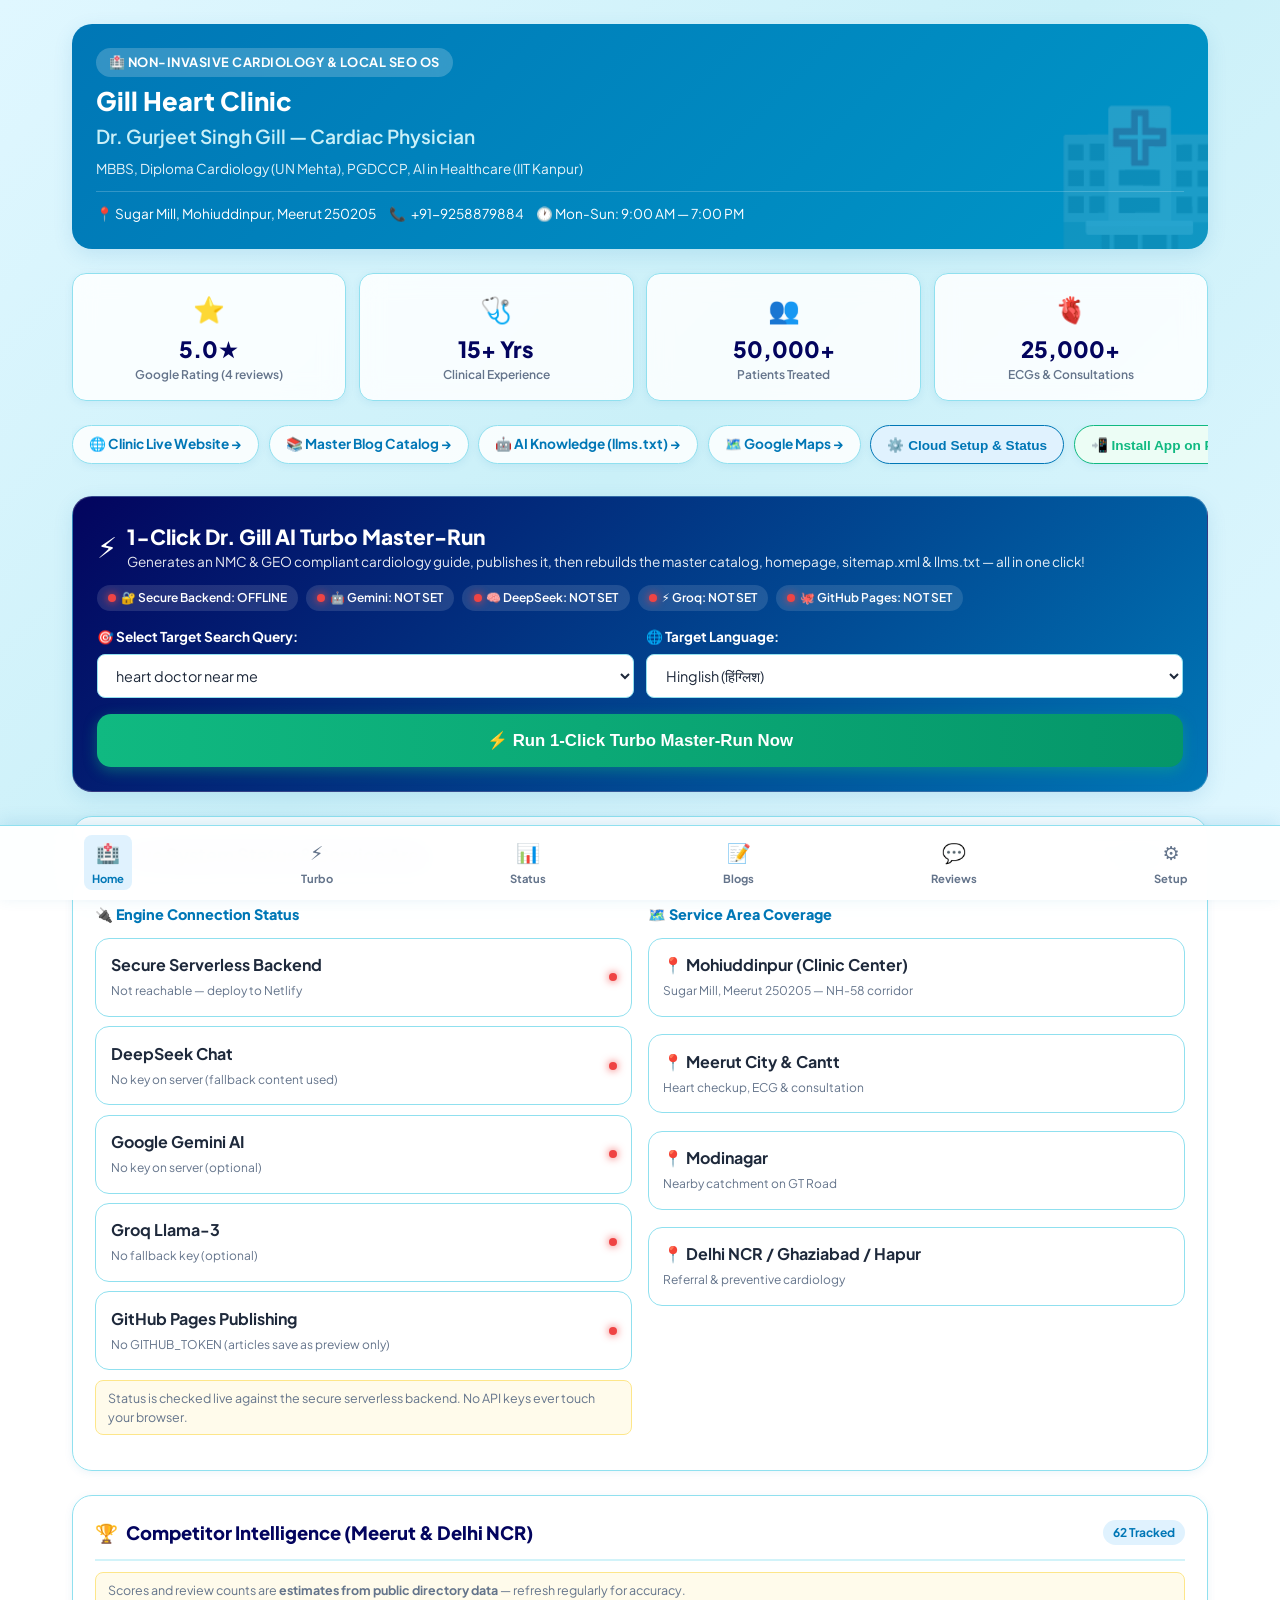
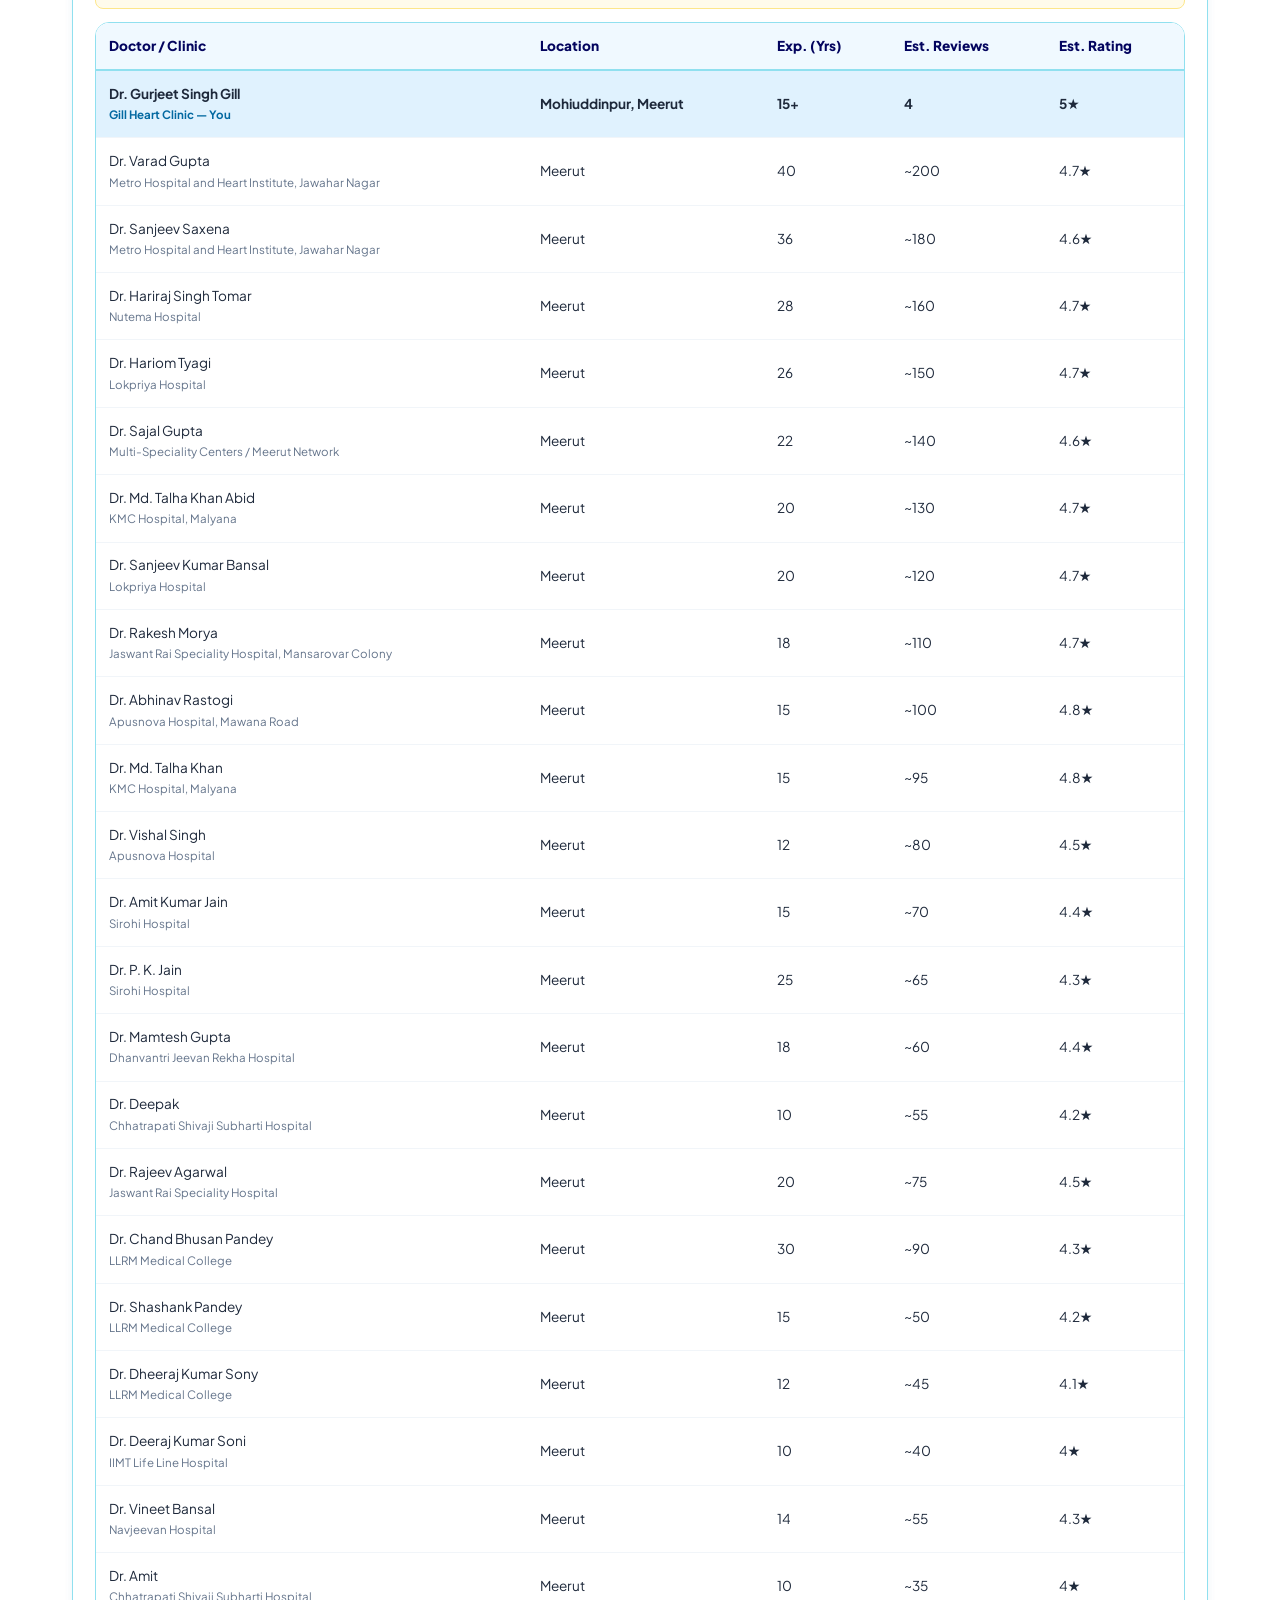
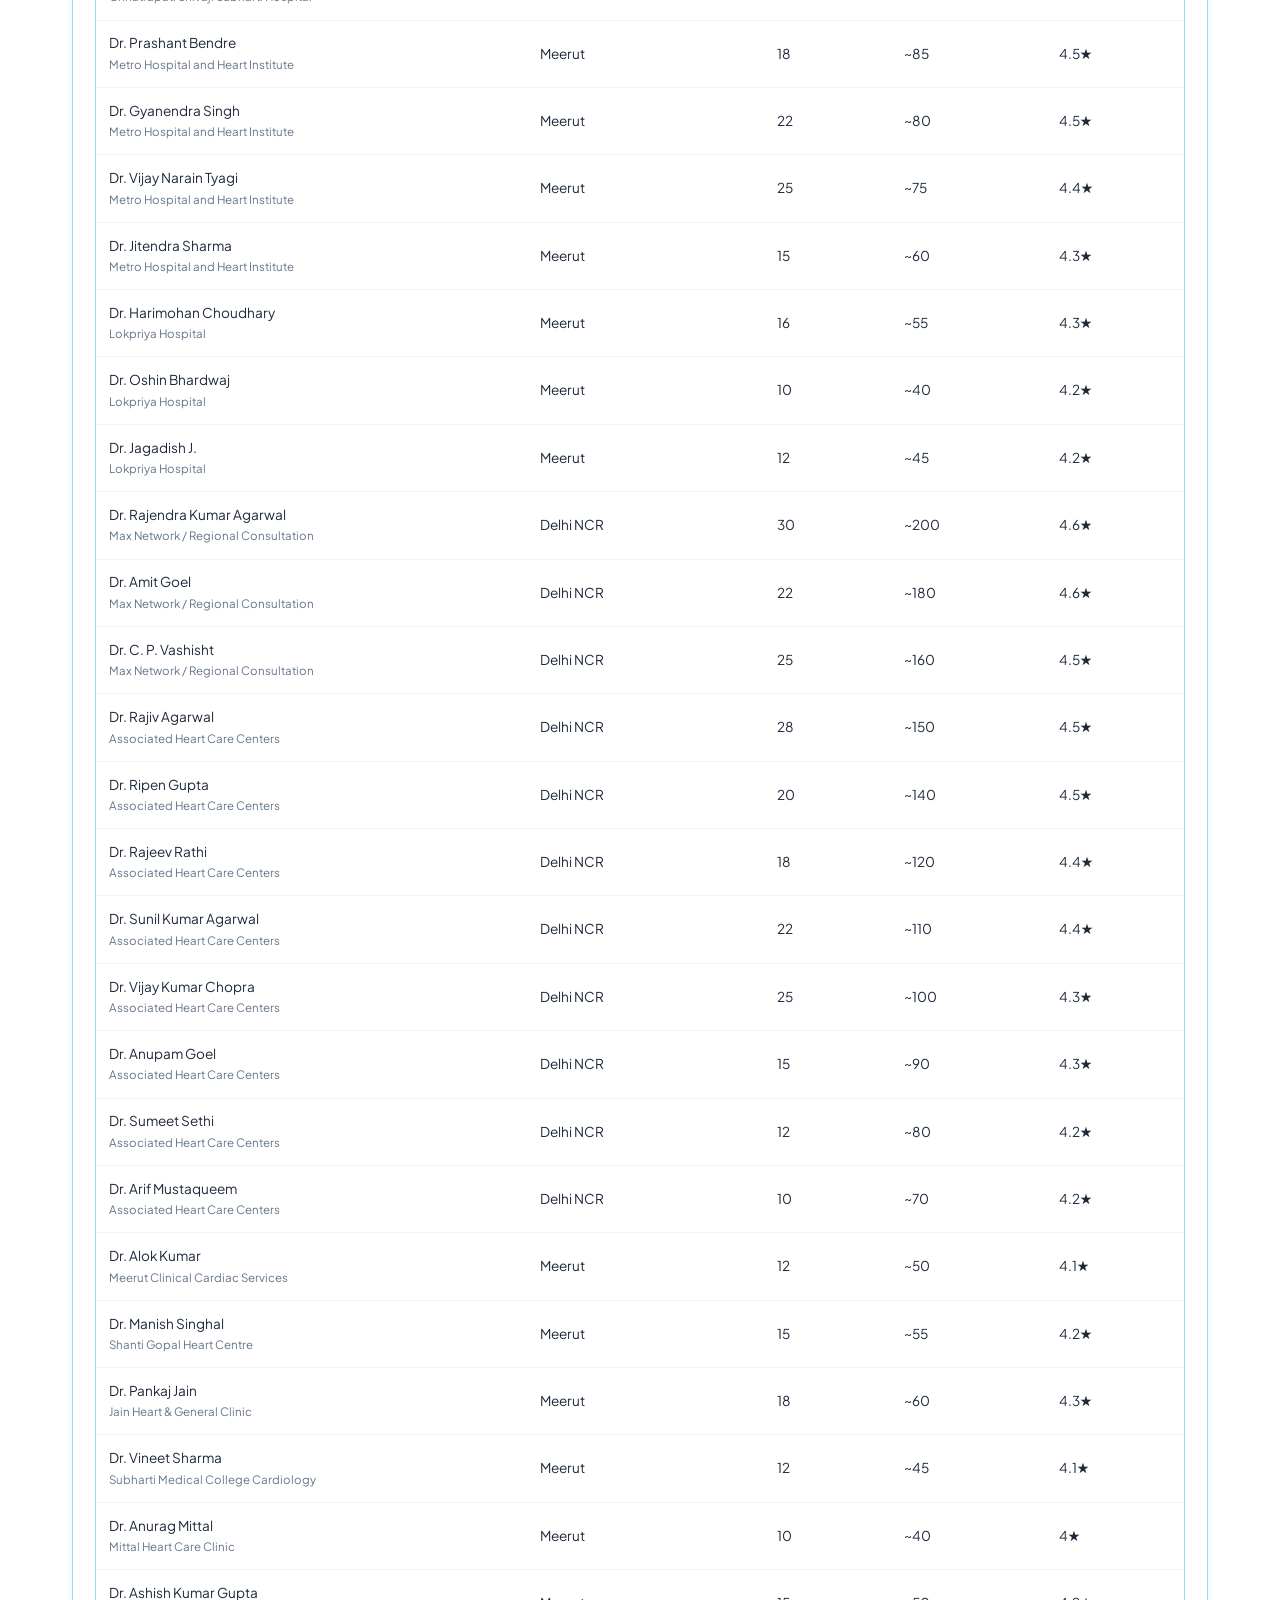
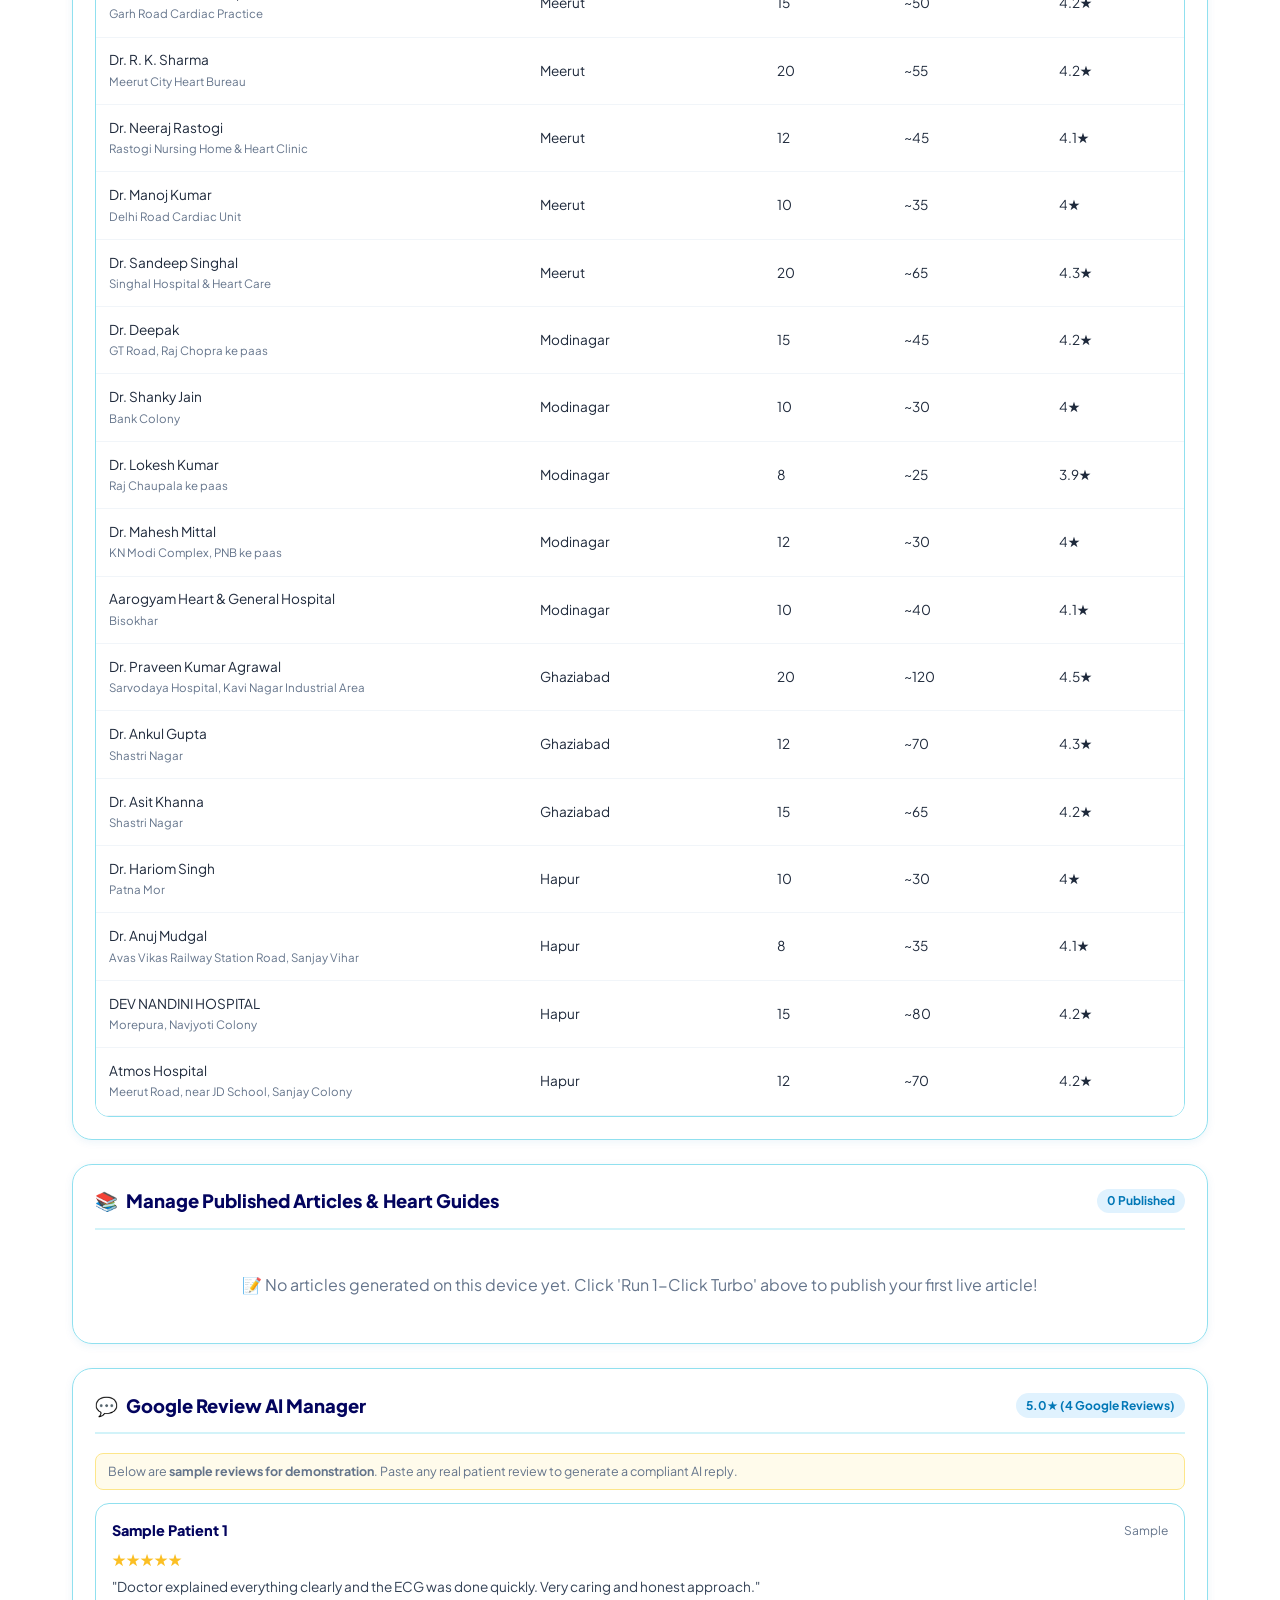
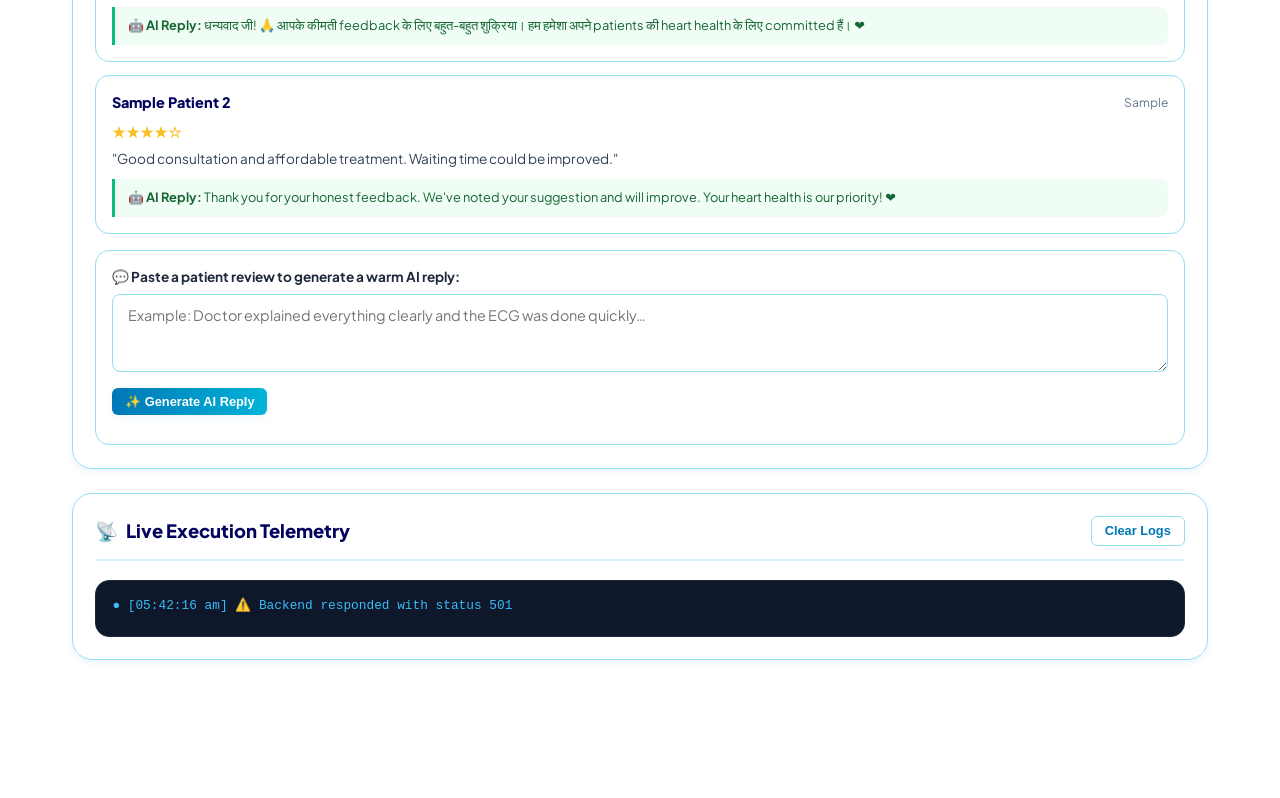
==== commit 6c04e193: "Services updated (16 incl. General Medicine, Respiratory, Digestive, Report Second Opinion + second " ====
--- a/web/index.html
+++ b/web/index.html
@@ -43,8 +43,8 @@
     <div class="stats-grid">
       <div class="stat-card">
         <div class="stat-icon">⭐</div>
-        <div class="stat-value">4.8★</div>
-        <div class="stat-label">127 Google Reviews</div>
+        <div class="stat-value">5.0★</div>
+        <div class="stat-label">Google Rating (4 reviews)</div>
       </div>
       <div class="stat-card">
         <div class="stat-icon">🩺</div>
@@ -207,7 +207,7 @@
         <div class="section-title">
           <span>💬</span> Google Review AI Manager
         </div>
-        <span class="section-badge">4.8★ (127 Reviews)</span>
+        <span class="section-badge">5.0★ (4 Google Reviews)</span>
       </div>
 
       <p class="honest-note">Below are <b>sample reviews for demonstration</b>. Paste any real patient review to generate a compliant AI reply.</p>
